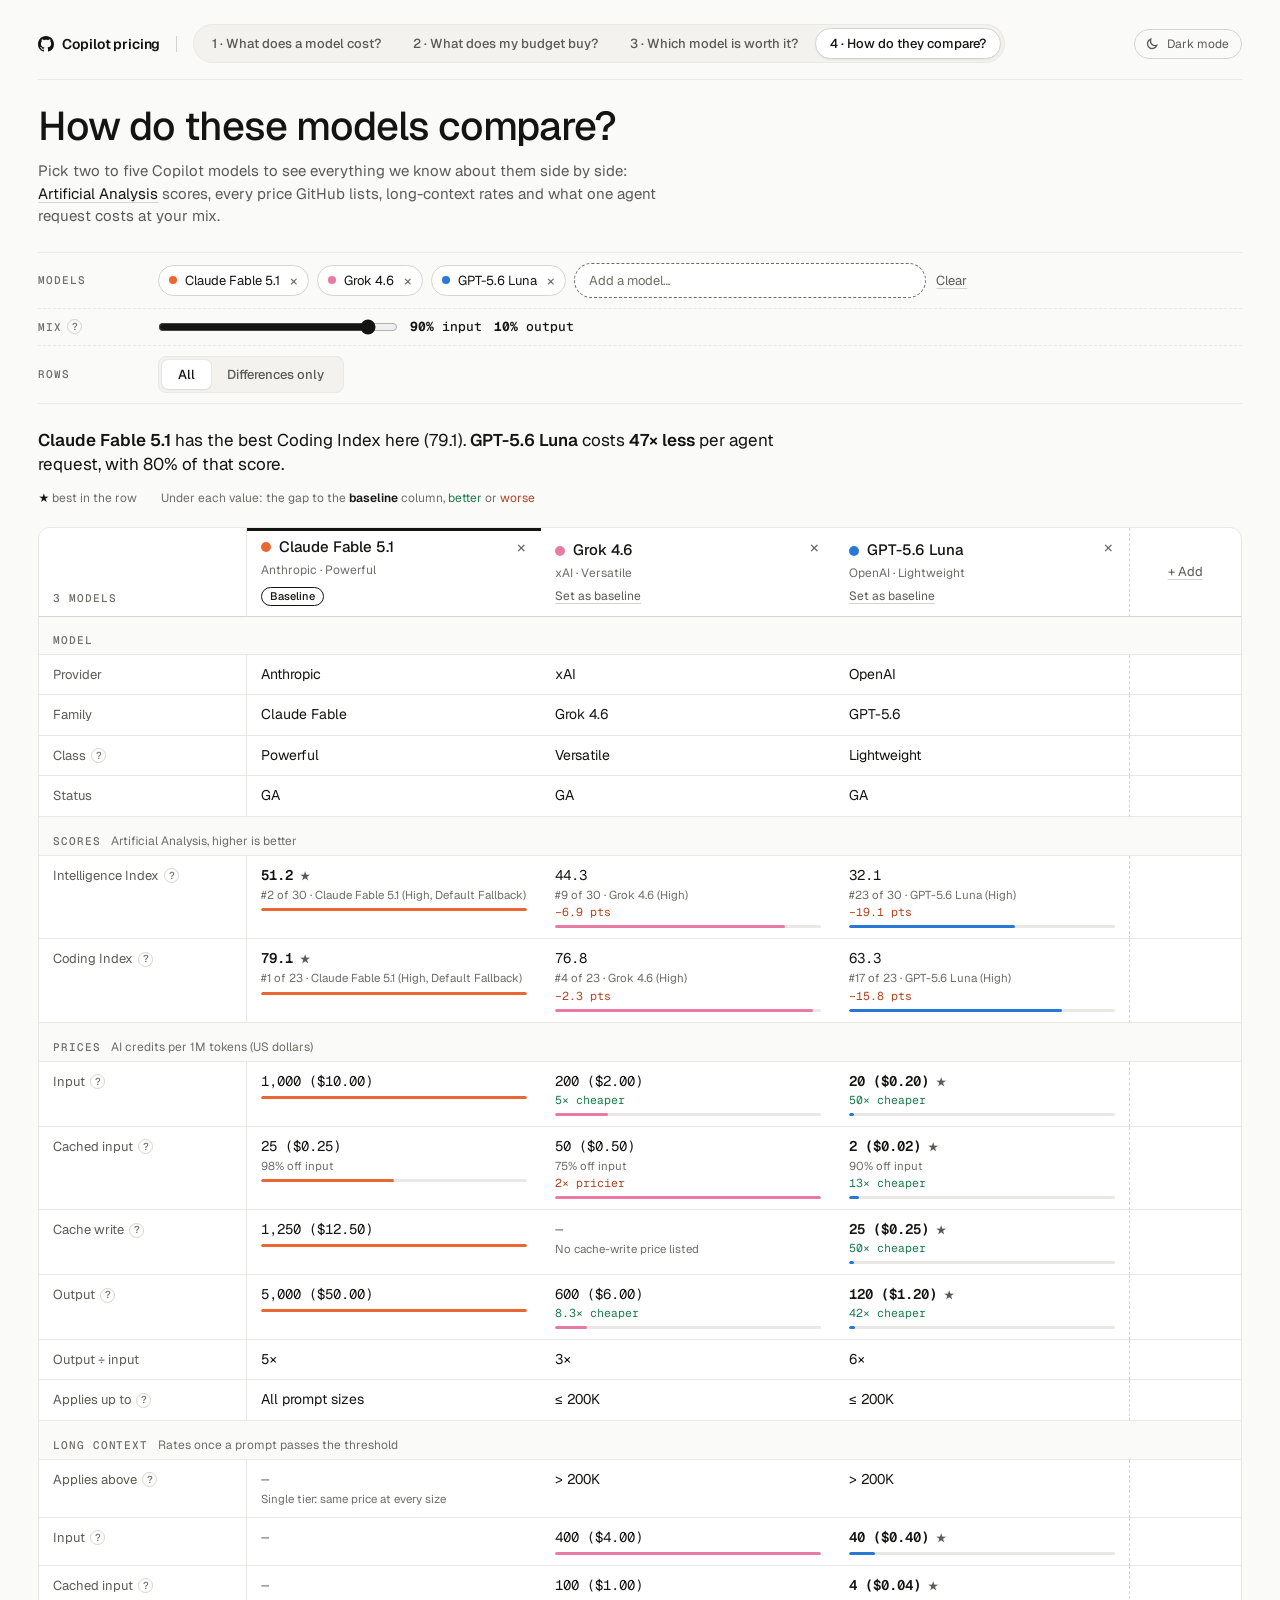
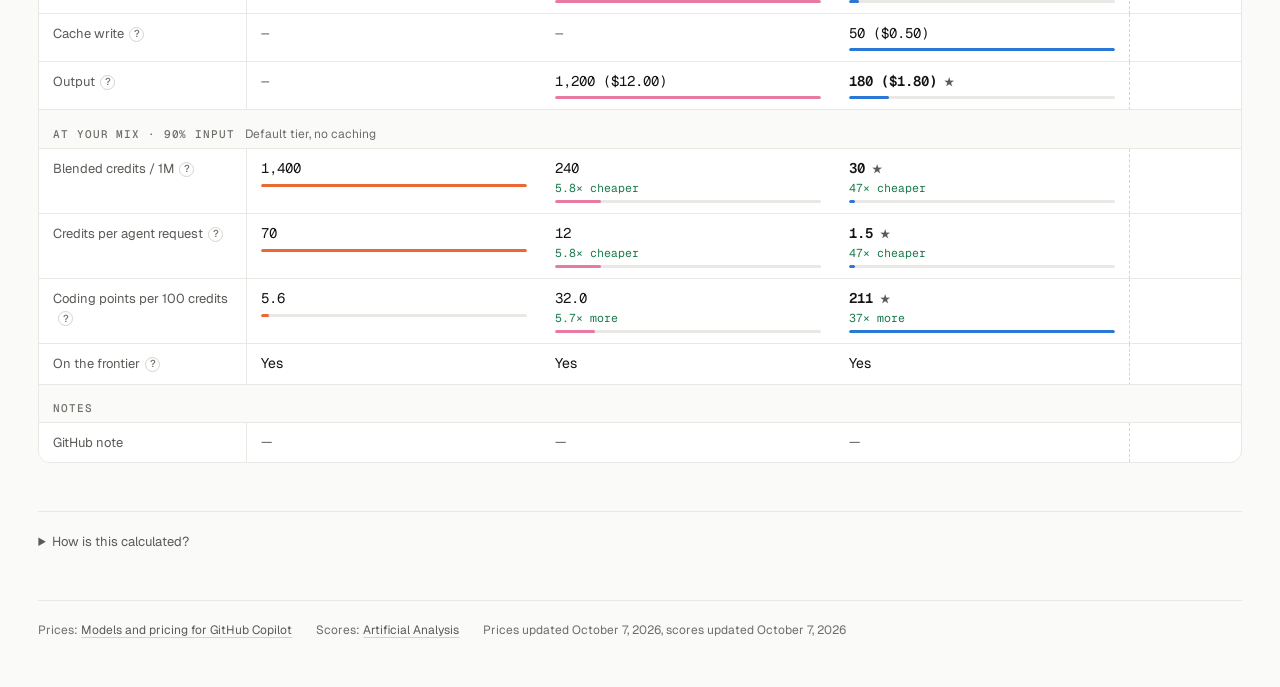
==== compare.html @ e276ceec "✨ feat: Copilot model pricing site Static pages charting GitHub Copilot model prices, budgets, value" ====
<!doctype html>
<html lang="en">
<head>
<meta charset="utf-8">
<meta name="viewport" content="width=device-width, initial-scale=1, viewport-fit=cover">
<title>Compare Copilot Models</title>
<meta name="description" content="Two to five GitHub Copilot models side by side: Artificial Analysis Intelligence and Coding Index, input, cached input, cache write and output prices, long-context rates and cost per agent request.">
<link rel="icon" href="data:image/svg+xml,%3Csvg xmlns=%22http://www.w3.org/2000/svg%22 viewBox=%220 0 16 16%22%3E%3Crect x=%221%22 y=%229%22 width=%223%22 height=%226%22 rx=%221%22 fill=%22%232a78d6%22/%3E%3Crect x=%226.5%22 y=%225%22 width=%223%22 height=%2210%22 rx=%221%22 fill=%22%23eb6834%22/%3E%3Crect x=%2212%22 y=%221%22 width=%223%22 height=%2214%22 rx=%221%22 fill=%22%231baf7a%22/%3E%3C/svg%3E">
<link rel="preconnect" href="https://fonts.googleapis.com">
<link rel="preconnect" href="https://fonts.gstatic.com" crossorigin>
<link rel="stylesheet" href="https://fonts.googleapis.com/css2?family=Geist:wght@400;500;600&family=Geist+Mono:wght@400;500&display=swap">

<script>
  try { const t = localStorage.getItem('copilot-pricing-theme'); if (t === 'dark' || t === 'light') document.documentElement.dataset.theme = t; } catch {}
</script>
<style>
/* Same design language as the other pages (tokens, nav, chips, table): a spec sheet with
   one column per chosen model and one row per attribute, grouped in sections. */
:root {
  --bg: #fafaf9;
  --surface: #ffffff;
  --ink: #141413;
  --ink-2: #5b5a56;
  --ink-3: #6f6d68;
  --rule: #e9e8e4;
  --rule-strong: #d6d4ce;
  --hover: #f3f2ef;
  --good: #1a7a4c;
  --bad: #b2431f;

  --s-openai: #2a78d6;
  --s-anthropic: #eb6834;
  --s-google: #1baf7a;
  --s-microsoft: #eda100;
  --s-xai: #e87ba4;
  --s-moonshot: #008300;
  --s-other: #8f8d87;

  --font-sans: "Geist", ui-sans-serif, system-ui, -apple-system, "Segoe UI", sans-serif;
  --font-mono: "Geist Mono", ui-monospace, "SF Mono", Menlo, monospace;
  color-scheme: light;
}
@media (prefers-color-scheme: dark) {
  :root:not([data-theme="light"]) {
    --bg: #151514; --surface: #1c1c1b; --ink: #f4f3ef; --ink-2: #b9b7b0; --ink-3: #85837d;
    --rule: #2a2a28; --rule-strong: #3a3a37; --hover: #222221; --good: #4cc08a; --bad: #ec7a55;
    --s-openai: #3987e5; --s-anthropic: #d95926; --s-google: #199e70;
    --s-microsoft: #c98500; --s-xai: #d55181; --s-moonshot: #008300; --s-other: #85837d;
    color-scheme: dark;
  }
}
:root[data-theme="dark"] {
  --bg: #151514; --surface: #1c1c1b; --ink: #f4f3ef; --ink-2: #b9b7b0; --ink-3: #85837d;
  --rule: #2a2a28; --rule-strong: #3a3a37; --hover: #222221; --good: #4cc08a; --bad: #ec7a55;
  --s-openai: #3987e5; --s-anthropic: #d95926; --s-google: #199e70;
  --s-microsoft: #c98500; --s-xai: #d55181; --s-moonshot: #008300; --s-other: #85837d;
  color-scheme: dark;
}

* { box-sizing: border-box; }
[hidden] { display: none !important; }
html { -webkit-text-size-adjust: 100%; }
body {
  margin: 0;
  background: var(--bg);
  color: var(--ink);
  font: 400 14px/1.5 var(--font-sans);
  -webkit-font-smoothing: antialiased;
}
.app {
  max-width: 110rem;
  margin: 0 auto;
  padding-inline: clamp(16px, 3vw, 40px);
  padding-block: 24px 48px;
}
.intro { padding-top: 24px; }
.content { min-width: 0; }

/* Header */
.masthead { display: flex; justify-content: space-between; align-items: center; gap: 16px; padding-bottom: 16px; border-bottom: 1px solid var(--rule); }
.theme-btn {
  appearance: none;
  display: inline-flex; align-items: center; gap: 8px;
  border: 1px solid var(--rule-strong);
  background: transparent;
  color: var(--ink-2);
  font: 400 12px/1 var(--font-sans);
  padding: 7px 12px 7px 10px;
  border-radius: 999px;
  cursor: pointer;
  flex: none;
  transition: background .15s, color .15s;
}
.theme-btn:hover { background: var(--hover); color: var(--ink); }
.theme-btn svg { width: 14px; height: 14px; fill: none; stroke: currentColor; stroke-width: 1.6; stroke-linecap: round; }
.theme-btn .sun { display: none; }
.is-dark .theme-btn .sun { display: block; }
.is-dark .theme-btn .moon { display: none; }
/* Site nav: one tab per page, shared by index.html, tokens.html, performance.html and compare.html */
.site-nav { flex: 1; min-width: 0; display: flex; align-items: center; gap: 16px; }
.site-nav .brand {
  display: inline-flex; align-items: center; gap: 8px; flex: none;
  font: 600 14px/1 var(--font-sans); letter-spacing: -.01em; color: var(--ink);
  padding-right: 16px; border-right: 1px solid var(--rule-strong);
}
.site-nav .brand svg { width: 16px; height: 16px; fill: currentColor; }
.site-nav .tabs {
  display: flex; gap: 2px; padding: 3px; min-width: 0; overflow-x: auto; scrollbar-width: none;
  background: var(--hover); border: 1px solid var(--rule); border-radius: 999px;
}
.site-nav .tabs::-webkit-scrollbar { display: none; }
.site-nav .tabs a {
  flex: none; white-space: nowrap;
  font: 500 13px/1 var(--font-sans); color: var(--ink-2); text-decoration: none;
  padding: 8px 14px; border-radius: 999px; border: 1px solid transparent;
  transition: background .15s, color .15s, box-shadow .15s;
}
.site-nav .tabs a:hover { color: var(--ink); }
.site-nav .tabs .ts { display: none; }
.site-nav .tabs a[aria-current="page"] {
  color: var(--ink); background: var(--surface); border-color: var(--rule-strong);
  box-shadow: 0 1px 2px rgb(0 0 0 / .06);
}
.site-nav .tabs a:focus-visible { outline: 2px solid var(--ink); outline-offset: 2px; }
@media (max-width: 640px) {
  .site-nav .brand { display: none; }
  .site-nav .tabs a { font-size: 12px; padding: 7px 9px; }
  .site-nav .tabs .tq { display: none; }
  .site-nav .tabs .ts { display: inline; }
  .theme-btn { padding: 7px; }
  #theme-label { position: absolute; width: 1px; height: 1px; overflow: hidden; clip-path: inset(50%); white-space: nowrap; }
}
h1 {
  font-weight: 500;
  font-size: clamp(28px, 4.2vw, 40px);
  line-height: 1.1;
  letter-spacing: -0.025em;
  margin: 0 0 12px;
  text-wrap: balance;
}
.lede {
  color: var(--ink-2);
  font-size: 15px;
  max-width: 64ch;
  margin: 0;
}
.lede a { color: var(--ink); text-underline-offset: 3px; text-decoration-color: var(--rule-strong); }

/* Controls */
.filters {
  margin-top: 24px;
  border-top: 1px solid var(--rule);
  border-bottom: 1px solid var(--rule);
}
.f-row {
  display: grid;
  grid-template-columns: 6.5rem 1fr;
  gap: 16px;
  align-items: center;
  padding: 10px 0;
}
.f-row + .f-row { border-top: 1px dashed var(--rule); }
.f-label {
  font: 500 11px/1 var(--font-mono);
  letter-spacing: .08em;
  text-transform: uppercase;
  color: var(--ink-3);
}
.f-ctrl { display: flex; flex-wrap: wrap; align-items: center; gap: 8px; min-width: 0; }
.f-hint { color: var(--ink-3); font-size: 12px; margin-left: 4px; }
.mix { display: inline-flex; align-items: center; gap: 12px; flex-wrap: wrap; }
.mix input[type="range"] { width: min(240px, 60vw); margin: 0; accent-color: var(--ink); cursor: pointer; }
.mix input[type="range"]:focus-visible { outline: 2px solid var(--ink); outline-offset: 4px; }
.mix-out { display: inline-flex; align-items: center; gap: 12px; font: 500 13px/1 var(--font-mono); font-variant-numeric: tabular-nums; }
.segmented {
  display: inline-flex;
  padding: 3px;
  border-radius: 8px;
  background: var(--hover);
  border: 1px solid var(--rule);
}
.segmented button {
  appearance: none;
  border: 0;
  background: transparent;
  color: var(--ink-2);
  font: 500 13px/1 var(--font-sans);
  padding: 8px 16px;
  border-radius: 6px;
  cursor: pointer;
  transition: background .15s, color .15s, box-shadow .15s;
}
.segmented button[aria-pressed="true"] {
  background: var(--surface);
  color: var(--ink);
  box-shadow: 0 1px 2px rgb(0 0 0 / .06), 0 0 0 1px var(--rule);
}
.chip {
  appearance: none;
  display: inline-flex;
  align-items: center;
  gap: 8px;
  border: 1px solid var(--rule-strong);
  background: var(--surface);
  color: var(--ink);
  font: 400 13px/1 var(--font-sans);
  padding: 7px 10px 7px 10px;
  border-radius: 999px;
  white-space: nowrap;
  cursor: pointer;
  transition: border-color .15s, background .15s;
}
.chip:hover { background: var(--hover); }
.chip .sw {
  width: 8px; height: 8px; border-radius: 50%; flex: none;
  background: var(--c);
  box-shadow: 0 0 0 2px var(--bg);
}
.chip .x { font-size: 15px; line-height: 1; color: var(--ink-3); margin-left: 2px; }
.chip:hover .x { color: var(--ink); }
.link-btn {
  appearance: none; border: 0; background: none; padding: 4px 2px;
  font: 400 13px/1 var(--font-sans); color: var(--ink-2);
  text-decoration: underline; text-decoration-color: var(--rule-strong);
  text-underline-offset: 3px; cursor: pointer;
}
.link-btn:hover { color: var(--ink); }
button:focus-visible, summary:focus-visible {
  outline: 2px solid var(--ink);
  outline-offset: 2px;
}

/* Model picker: a text box that filters a list (combobox) */
.combo { position: relative; flex: 1 1 14rem; max-width: 22rem; }
.combo input {
  width: 100%;
  font: 400 13px/1 var(--font-sans); color: var(--ink);
  background: var(--surface); border: 1px dashed var(--ink-3); border-radius: 999px;
  padding: 8px 14px;
}
.combo input::placeholder { color: var(--ink-3); }
.combo input:focus { outline: 2px solid var(--ink); outline-offset: 1px; border-style: solid; }
.combo input:disabled { opacity: .6; cursor: not-allowed; }
.combo ul {
  position: absolute; z-index: 10; top: calc(100% + 6px); left: 0;
  width: max(100%, 22rem); max-width: calc(100vw - 32px); max-height: min(24rem, 60vh); overflow-y: auto;
  margin: 0; padding: 6px; list-style: none;
  background: var(--surface); border: 1px solid var(--rule-strong); border-radius: 10px;
  box-shadow: 0 8px 24px rgb(0 0 0 / .1);
}
.combo .grp { padding: 8px 8px 4px; font: 500 10px/1 var(--font-mono); letter-spacing: .08em; text-transform: uppercase; color: var(--ink-3); }
.combo [role="option"] {
  display: grid; grid-template-columns: 8px minmax(0, 1fr) auto; align-items: center; gap: 4px 10px;
  padding: 7px 8px; border-radius: 6px; cursor: pointer; font-size: 13px;
}
.combo [role="option"] .sw { width: 8px; height: 8px; border-radius: 50%; background: var(--c); }
.combo [role="option"] .nm { overflow: hidden; text-overflow: ellipsis; white-space: nowrap; }
.combo [role="option"] .meta { font: 400 11px/1 var(--font-mono); color: var(--ink-3); font-variant-numeric: tabular-nums; }
.combo [role="option"].active { background: var(--hover); }
.combo [role="option"][aria-disabled="true"] { cursor: default; color: var(--ink-3); }
.combo .none { padding: 10px 8px; color: var(--ink-3); font-size: 13px; }

/* Takeaway */
.takeaway { margin: 24px 0 0; max-width: 72ch; font-size: 17px; line-height: 1.45; color: var(--ink); text-wrap: pretty; }
.takeaway b { font-weight: 600; }
.takeaway .muted { color: var(--ink-2); }
.legend { display: flex; flex-wrap: wrap; gap: 6px 24px; margin: 12px 0 0; color: var(--ink-3); font-size: 12px; }
.legend b { color: var(--ink); font-weight: 600; }
.legend .good { color: var(--good); }
.legend .bad { color: var(--bad); }

/* Spec sheet */
.cmp-wrap { overflow-x: auto; margin-top: 20px; border: 1px solid var(--rule); border-radius: 12px; background: var(--surface); }
.cmp { border-collapse: separate; border-spacing: 0; width: 100%; table-layout: fixed; font-size: 13px; }
.cmp col.rl { width: 13rem; }
.cmp th, .cmp td { padding: 10px 14px; border-bottom: 1px solid var(--rule); text-align: left; vertical-align: top; }
.cmp tbody tr:last-child > * { border-bottom: 0; }
.cmp th.rl {
  position: sticky; left: 0; z-index: 1; background: var(--surface);
  font-weight: 400; color: var(--ink-2); border-right: 1px solid var(--rule);
}
.cmp thead th { vertical-align: bottom; border-bottom: 1px solid var(--rule-strong); }
.cmp thead th.rl { color: var(--ink-3); font: 500 11px/1.3 var(--font-mono); letter-spacing: .08em; text-transform: uppercase; }
.cmp tr.sec th {
  padding: 18px 14px 8px; background: var(--bg);
  font: 500 11px/1 var(--font-mono); letter-spacing: .08em; text-transform: uppercase; color: var(--ink-3);
  border-bottom: 1px solid var(--rule);
}
.cmp tr.sec th > span { position: sticky; left: 14px; }
.cmp tr.sec .f-hint { font: 400 12px/1 var(--font-sans); letter-spacing: 0; text-transform: none; margin-left: 10px; }
.cmp tbody tr:not(.sec):hover > * { background: var(--hover); }
/* Column heads */
.mh { position: relative; padding-right: 34px !important; }
.mh .who { display: flex; align-items: center; gap: 8px; font: 500 15px/1.25 var(--font-sans); color: var(--ink); }
.mh .who::before { content: ""; width: 10px; height: 10px; border-radius: 50%; background: var(--c); flex: none; }
.mh .sub { margin-top: 4px; color: var(--ink-3); font-size: 12px; font-weight: 400; }
.mh .base { display: inline-block; margin-top: 8px; padding: 3px 8px; border-radius: 999px; border: 1px solid var(--ink); font: 500 11px/1 var(--font-sans); color: var(--ink); }
.mh .link-btn { margin-top: 6px; padding: 2px 0; font-size: 12px; }
.mh .rm {
  position: absolute; top: 8px; right: 8px;
  appearance: none; width: 24px; height: 24px; border-radius: 50%; border: 0; background: transparent;
  color: var(--ink-3); font: 400 17px/1 var(--font-sans); cursor: pointer;
}
.mh .rm:hover { background: var(--hover); color: var(--ink); }
.mh.is-base { box-shadow: inset 0 3px 0 var(--ink); }
/* Cells */
.cmp td .v { font: 400 14px/1.3 var(--font-mono); font-variant-numeric: tabular-nums; color: var(--ink); }
.cmp td .v.txt { font-family: var(--font-sans); }
.cmp td .v.na { color: var(--ink-3); cursor: help; }
.cmp td.best .v { font-weight: 600; }
.cmp td.best .v::after { content: " ★"; font-size: 11px; color: var(--ink-2); }
.cmp td .d { margin-top: 3px; font: 400 11.5px/1.2 var(--font-mono); color: var(--ink-3); font-variant-numeric: tabular-nums; }
.cmp td .d.good { color: var(--good); }
.cmp td .d.bad { color: var(--bad); }
.cmp td .s { margin-top: 3px; font-size: 11.5px; line-height: 1.35; color: var(--ink-3); }
.cmp td .bar { margin-top: 6px; height: 3px; border-radius: 2px; background: var(--rule); overflow: hidden; }
.cmp td .bar > span { display: block; height: 100%; background: var(--c); border-radius: 2px; }
.cmp td.note .v { font: 400 12.5px/1.45 var(--font-sans); color: var(--ink-2); }
.cmp .add-col { color: var(--ink-3); font-size: 12.5px; vertical-align: middle; text-align: center; border-left: 1px dashed var(--rule-strong); }
.empty { padding: 48px 16px; text-align: center; color: var(--ink-3); }

/* Explainer */
details { margin-top: 48px; border-top: 1px solid var(--rule); padding-top: 20px; }
summary { cursor: pointer; color: var(--ink-2); font-size: 13px; width: max-content; max-width: 100%; }
summary:hover { color: var(--ink); }
.explain { max-width: 64ch; color: var(--ink-2); font-size: 14px; margin-top: 12px; }
.explain p { margin: 0 0 12px; }
.explain code { font: 400 13px/1.5 var(--font-mono); color: var(--ink); }
.explain a { color: var(--ink); text-underline-offset: 3px; text-decoration-color: var(--rule-strong); }

footer {
  margin-top: 48px; padding-top: 20px; border-top: 1px solid var(--rule);
  color: var(--ink-3); font-size: 12px;
  display: flex; flex-wrap: wrap; gap: 6px 24px;
}
footer a { color: var(--ink-2); text-underline-offset: 3px; text-decoration-color: var(--rule-strong); }

@media (max-width: 640px) {
  .f-row { grid-template-columns: 1fr; gap: 10px; }
  .combo { max-width: none; flex-basis: 100%; }
  .cmp col.rl { width: 8.5rem; }
  .cmp th, .cmp td { padding: 9px 10px; }
  .cmp tr.sec th > span { left: 10px; }
  .mh .who { font-size: 14px; }
  .takeaway { font-size: 16px; }
}
@media (prefers-reduced-motion: reduce) {
  * { transition: none !important; }
}
</style>
</head>
<body>
<div class="app">
  <div class="masthead">
    <nav class="site-nav" aria-label="Pages">
      <span class="brand"><svg viewBox="0 0 16 16" aria-hidden="true"><path d="M8 0c4.42 0 8 3.58 8 8a8.01 8.01 0 0 1-5.45 7.59c-.4.08-.55-.17-.55-.38 0-.27.01-1.13.01-2.2 0-.75-.25-1.23-.54-1.48 1.78-.2 3.65-.88 3.65-3.95 0-.88-.31-1.59-.82-2.15.08-.2.36-1.02-.08-2.12 0 0-.67-.22-2.2.82-.64-.18-1.32-.27-2-.27-.68 0-1.36.09-2 .27-1.53-1.03-2.2-.82-2.2-.82-.44 1.1-.16 1.92-.08 2.12-.51.56-.82 1.28-.82 2.15 0 3.06 1.86 3.75 3.64 3.95-.23.2-.44.55-.51 1.07-.46.21-1.61.55-2.33-.66-.15-.24-.6-.83-1.23-.82-.67.01-.27.38.01.53.34.19.73.9.82 1.13.16.45.68 1.31 2.69.94 0 .67.01 1.3.01 1.49 0 .21-.15.45-.55.38A7.995 7.995 0 0 1 0 8c0-4.42 3.58-8 8-8Z"/></svg>Copilot pricing</span>
      <div class="tabs">
        <a href="./">1 · <span class="tq">What does a model cost?</span><span class="ts">Cost</span></a>
        <a href="tokens.html">2 · <span class="tq">What does my budget buy?</span><span class="ts">Budget</span></a>
        <a href="performance.html">3 · <span class="tq">Which model is worth it?</span><span class="ts">Value</span></a>
        <a href="compare.html" aria-current="page">4 · <span class="tq">How do they compare?</span><span class="ts">Compare</span></a>
      </div>
    </nav>
    <button type="button" class="theme-btn" id="theme-toggle" aria-pressed="false">
      <svg class="moon" viewBox="0 0 16 16" aria-hidden="true"><path d="M13.5 9.5A5.5 5.5 0 0 1 6.5 2.5a5.5 5.5 0 1 0 7 7Z"/></svg>
      <svg class="sun" viewBox="0 0 16 16" aria-hidden="true"><circle cx="8" cy="8" r="3"/><path d="M8 1.5v1.5M8 13v1.5M1.5 8H3M13 8h1.5M3.4 3.4l1 1M11.6 11.6l1 1M3.4 12.6l1-1M11.6 4.4l1-1"/></svg>
      <span id="theme-label">Dark mode</span>
    </button>
  </div>

  <header class="intro">
    <h1>How do these models compare?</h1>
    <p class="lede">Pick two to five Copilot models to see everything we know about them side by side: <a href="https://artificialanalysis.ai/" target="_blank" rel="noopener">Artificial Analysis</a> scores, every price GitHub lists, long-context rates and what one agent request costs at your mix.</p>
  </header>

  <main class="content">
    <section class="filters" aria-label="Models, mix and display">
      <div class="f-row">
        <span class="f-label" id="fl-models">Models</span>
        <div class="f-ctrl" role="group" aria-labelledby="fl-models">
          <span id="chosen" style="display: contents"></span>
          <div class="combo">
            <input type="text" id="pick" role="combobox" aria-expanded="false" aria-controls="pick-list" aria-autocomplete="list" autocomplete="off" spellcheck="false" placeholder="Add a model…" aria-label="Add a model">
            <ul id="pick-list" role="listbox" aria-label="Models" hidden></ul>
          </div>
          <button type="button" class="link-btn" id="clear">Clear</button>
        </div>
      </div>
      <div class="f-row">
        <span class="f-label"><label for="mix">Mix</label><button class="gl" data-gl="mix"></button></span>
        <div class="f-ctrl mix">
          <input type="range" id="mix" min="0" max="100" step="5" value="90" aria-describedby="mix-out">
          <span class="mix-out" id="mix-out" aria-live="polite">
            <span><b id="mix-in">90%</b> input</span>
            <span><b id="mix-o">10%</b> output</span>
          </span>
        </div>
      </div>
      <div class="f-row">
        <span class="f-label" id="fl-rows">Rows</span>
        <div class="f-ctrl">
          <div class="segmented" role="group" aria-labelledby="fl-rows">
            <button type="button" data-rows="all" aria-pressed="true">All</button>
            <button type="button" data-rows="diff" aria-pressed="false">Differences only</button>
          </div>
        </div>
      </div>
    </section>

    <p class="takeaway" id="takeaway" aria-live="polite"></p>
    <p class="legend" id="legend">
      <span><b>★</b> best in the row</span>
      <span>Under each value: the gap to the <b>baseline</b> column, <span class="good">better</span> or <span class="bad">worse</span></span>
    </p>

    <div class="cmp-wrap" id="cmp-wrap">
      <table class="cmp" id="cmp" aria-label="Chosen models side by side"></table>
    </div>

    <details>
      <summary>How is this calculated?</summary>
      <div class="explain">
        <p><b>Prices.</b> GitHub’s list prices in AI credits per million tokens (1 credit = $0.01), with the US dollar price in brackets. <b>Cached input</b> is what a token costs when the same prompt prefix was sent recently and the provider reuses it; <b>cache write</b> is what some providers charge to store that prefix the first time. Some models charge more per token once a single prompt passes a threshold: those rates are in the <b>Long context</b> section.</p>
        <p><b>Blended price.</b> <code>r × input + (1 − r) × output</code>, with <code>r</code> the input share of the mix (90% by default, as coding agents read far more than they write). Default tier, without caching.</p>
        <p><b>Agent request.</b> 50,000 tokens at the blended price: one agent step that sends files and history and gets an answer back, in AI credits.</p>
        <p><b>Scores.</b> <a href="https://artificialanalysis.ai/" target="_blank" rel="noopener">Artificial Analysis</a> Intelligence and Coding Index, at the effort named under each score (High when available). The rank counts every Copilot model with that index. <b>Coding points per 100 credits</b> is the Coding Index divided by the blended price of 1M tokens, counted in hundreds of credits; <b>on the frontier</b> means no cheaper Copilot model has a higher Coding Index at this mix (see <a href="performance.html">3 · Value</a>).</p>
        <p><b>Baseline.</b> Gaps are measured against the baseline column: ×N for prices (lower is better), points for scores. Click <i>Set as baseline</i> under a model to change it.</p>
      </div>
    </details>

    <footer>
      <span>Prices: <a href="https://docs.github.com/en/copilot/reference/copilot-billing/models-and-pricing" target="_blank" rel="noopener">Models and pricing for GitHub Copilot</a></span>
      <span>Scores: <a href="https://artificialanalysis.ai/" target="_blank" rel="noopener">Artificial Analysis</a></span>
      <span id="updated"></span>
    </footer>
  </main>
</div>

<script src="shared.js"></script>
<script>
// Data: data/models.csv (scripts/update-pricing.mjs) and data/scores.csv (scripts/update-scores.mjs).
const NUMERIC = ['input', 'cachedInput', 'cacheWrite', 'output', 'intelligence', 'coding'];

function parseCSV(text) {
  const out = [];
  let row = [], field = '', q = false;
  for (let i = 0; i < text.length; i++) {
    const ch = text[i];
    if (q) {
      if (ch === '"' && text[i + 1] === '"') { field += '"'; i++; }
      else if (ch === '"') q = false;
      else field += ch;
    } else if (ch === '"') q = true;
    else if (ch === ',') { row.push(field); field = ''; }
    else if (ch === '\n') { row.push(field.replace(/\r$/, '')); out.push(row); row = []; field = ''; }
    else field += ch;
  }
  if (field || row.length) { row.push(field); out.push(row); }
  const [head, ...data] = out;
  return data.map((r, id) => {
    const m = { id };
    head.forEach((h, i) => {
      const v = r[i] ?? '';
      m[h] = v === '' ? null : NUMERIC.includes(h) ? Number(v) : v;
    });
    return m;
  });
}

const text = url => fetch(url, { cache: 'no-cache' }).then(r => { if (!r.ok) throw new Error(`${url}: ${r.status}`); return r.text(); });
const json = url => fetch(url, { cache: 'no-cache' }).then(r => (r.ok ? r.json() : {})).catch(() => ({}));
Promise.all([text('data/models.csv'), text('data/scores.csv'), json('data/meta.json'), json('data/scores-meta.json'), json('data/aa-mapping.json')])
  .then(([models, scores, meta, scoresMeta, mapping]) => init(parseCSV(models), parseCSV(scores), meta, scoresMeta, mapping), err => {
    console.error(err);
    const p = document.createElement('p');
    p.className = 'empty';
    p.textContent = 'Couldn’t load data/models.csv or data/scores.csv. Serve the page over HTTP (python3 -m http.server).';
    document.getElementById('cmp-wrap').replaceChildren(p);
  });

function init(ALL, SCORES, meta, scoresMeta, MAPPING) {
  const MAX = 5;
  const KNOWN = [
    { name: 'OpenAI', color: '--s-openai' },
    { name: 'Anthropic', color: '--s-anthropic' },
    { name: 'Google', color: '--s-google' },
    { name: 'Microsoft', color: '--s-microsoft' },
    { name: 'xAI', color: '--s-xai' },
    { name: 'Moonshot AI', color: '--s-moonshot' },
  ];
  // One entry per model: its default tier, its long-context tier if any, and its scores.
  const scoreOf = new Map(SCORES.map(s => [s.model, s]));
  const longOf = new Map(ALL.filter(m => m.tier === 'long').map(m => [m.model, m]));
  const MODELS = ALL.filter(m => m.tier === 'default').map(m => ({ ...m, long: longOf.get(m.model) || null, score: scoreOf.get(m.model) || {} }));
  const byName = new Map(MODELS.map(m => [m.model, m]));
  const PROVIDERS = [...new Set(MODELS.map(m => m.provider))]
    .sort((a, b) => (KNOWN.findIndex(p => p.name === a) + 1 || 99) - (KNOWN.findIndex(p => p.name === b) + 1 || 99));
  const CAT_ORDER = ['Lightweight', 'Versatile', 'Powerful'];

  const fmtDate = s => new Date(s + 'T00:00:00').toLocaleDateString('en-US', { dateStyle: 'long' });
  $('updated').textContent = [meta.updated && 'Prices updated ' + fmtDate(meta.updated),
    scoresMeta.updated && 'scores updated ' + fmtDate(scoresMeta.updated)].filter(Boolean).join(', ');

  const colorOf = p => `var(${KNOWN.find(x => x.name === p)?.color || '--s-other'})`;
  // Prices are held in USD and shown in AI credits, with USD in brackets on list prices.
  const { credits, usd } = CopilotShared;
  const creditsUsd = v => `${credits(v)} (${usd(v)})`;
  const score = v => (Math.round(v * 10) / 10).toFixed(1);
  const times = r => (r < 10 ? String(Math.round(r * 10) / 10) : String(Math.round(r))) + '×';

  // State: URL (?m=…&m=…&base=1&in=80) > shared shortlist > a default of three top coders.
  const DEFAULT_IN = 90;
  const STORE = 'copilot-compare-view';
  const state = { models: [], base: 0, inPct: DEFAULT_IN, diffOnly: false };
  const validPct = v => Number.isFinite(v) && v >= 0 && v <= 100;
  const clean = list => [...new Set((Array.isArray(list) ? list : []).filter(n => byName.has(n)))].slice(0, MAX);
  try { state.diffOnly = !!JSON.parse(localStorage.getItem(STORE) || 'null')?.diffOnly; } catch {}
  const shared = CopilotShared.read();
  if (validPct(shared.inPct)) state.inPct = shared.inPct;
  state.models = clean(shared.compare);
  const focusModel = CopilotShared.takeFocus();
  const query = new URLSearchParams(location.search);
  if (query.has('m')) state.models = clean(query.getAll('m'));
  if (query.has('in') && validPct(Number(query.get('in')))) state.inPct = Number(query.get('in'));
  if (!query.has('m') && !Array.isArray(shared.compare)) state.models = defaultPicks();
  const qBase = Number(query.get('base'));
  if (Number.isInteger(qBase) && qBase > 0 && qBase < state.models.length) state.base = qBase;
  // Arriving from another page's tooltip: add that model (replacing the last one when full).
  if (focusModel && byName.has(focusModel) && !state.models.includes(focusModel)) {
    if (state.models.length >= MAX) state.models.pop();
    state.models.push(focusModel);
  }

  // The best Coding Index in each class, most capable class first.
  function defaultPicks() {
    return [...CAT_ORDER].reverse().map(c => MODELS.filter(m => m.category === c && m.score.coding != null)
      .sort((a, b) => b.score.coding - a.score.coding)[0]?.model).filter(Boolean);
  }

  const save = () => {
    CopilotShared.write({ inPct: state.inPct, compare: state.models });
    try { localStorage.setItem(STORE, JSON.stringify({ diffOnly: state.diffOnly })); } catch {}
    const q = new URLSearchParams();
    state.models.forEach(n => q.append('m', n));
    if (state.base) q.set('base', state.base);
    if (state.inPct !== DEFAULT_IN) q.set('in', state.inPct);
    const s = q.toString();
    try { history.replaceState(null, '', s ? '?' + s : location.pathname); } catch {}
  };

  function $(id) { return document.getElementById(id); }
  const el = (tag, cls, text) => {
    const n = document.createElement(tag);
    if (cls) n.className = cls;
    if (text != null) n.textContent = text;
    return n;
  };
  const glBtn = key => {
    const b = el('button', 'gl');
    b.type = 'button';
    b.dataset.gl = key;
    if (window.glossaryBind) window.glossaryBind(b);
    return b;
  };

  // Figures that depend on the mix, over every Copilot model (ranks and frontier aren't limited to the chosen ones).
  const blended = m => { const r = state.inPct / 100; return r * m.input + (1 - r) * m.output; };
  const request = m => blended(m) * CopilotShared.REQUEST_TOKENS / 1e6;
  const perDollar = m => (m.score.coding != null ? m.score.coding / blended(m) : null);
  const rankOf = (m, k) => {
    const all = MODELS.filter(o => o.score[k] != null);
    return m.score[k] == null ? null : { r: 1 + all.filter(o => o.score[k] > m.score[k]).length, n: all.length };
  };
  function frontierSet() {
    const sorted = MODELS.filter(m => m.score.coding != null).sort((a, b) => blended(a) - blended(b) || b.score.coding - a.score.coding);
    const out = new Set();
    let best = -Infinity;
    for (const m of sorted) if (m.score.coding > best) { out.add(m); best = m.score.coding; }
    return out;
  }
  const noScore = m => (MAPPING[m.model] === null ? 'Not on Artificial Analysis' : 'Not scored yet by Artificial Analysis');

  // Rows of the sheet. get(m) → number | string | null. better: which way wins (★ and gap colour).
  // gap: 'ratio' (×N, for prices) or 'pts' (difference, for scores). bar: draw a bar scaled to the row's max.
  function sections(front) {
    const scoreRow = (k, label) => ({
      label, gl: 'index', get: m => m.score[k], fmt: score, better: 'high', gap: 'pts', bar: true,
      sub: m => { const r = rankOf(m, k); return r && `#${r.r} of ${r.n} · ${m.score[`${k}AaName`]}`; },
      na: noScore,
    });
    const price = (label, get, gl, na, extra = {}) => ({ label, gl, get, fmt: creditsUsd, better: 'low', gap: 'ratio', bar: true, na: () => na, ...extra });
    const anyLong = state.models.some(n => byName.get(n).long);
    return [
      { title: 'Model', rows: [
        { label: 'Provider', get: m => m.provider },
        { label: 'Family', get: m => m.family },
        { label: 'Class', gl: 'class', get: m => m.category },
        { label: 'Status', get: m => m.status },
      ] },
      { title: 'Scores', hint: 'Artificial Analysis, higher is better', rows: [
        scoreRow('intelligence', 'Intelligence Index'),
        scoreRow('coding', 'Coding Index'),
      ] },
      { title: 'Prices', hint: 'AI credits per 1M tokens (US dollars)', rows: [
        price('Input', m => m.input, 'input'),
        price('Cached input', m => m.cachedInput, 'cached', 'No cached-input price listed',
          { sub: m => m.cachedInput != null && m.input ? `${Math.round((1 - m.cachedInput / m.input) * 100)}% off input` : null }),
        price('Cache write', m => m.cacheWrite, 'cachewrite', 'No cache-write price listed'),
        price('Output', m => m.output, 'output'),
        { label: 'Output ÷ input', get: m => m.output / m.input, fmt: v => times(v) },
        { label: 'Applies up to', gl: 'long', get: m => m.long ? m.threshold : 'All prompt sizes' },
      ] },
      anyLong && { title: 'Long context', hint: 'Rates once a prompt passes the threshold', rows: [
        { label: 'Applies above', gl: 'long', get: m => m.long ? m.long.threshold : null, na: () => 'Single tier: same price at every size' },
        // Only "Applies above" says why a cell is empty; the rows below keep it in the tooltip.
        price('Input', m => m.long?.input ?? null, 'input', 'Single tier: same price at every size', { quiet: true }),
        price('Cached input', m => m.long?.cachedInput ?? null, 'cached', 'No long-context cached-input price', { quiet: true }),
        price('Cache write', m => m.long?.cacheWrite ?? null, 'cachewrite', 'No long-context cache-write price', { quiet: true }),
        price('Output', m => m.long?.output ?? null, 'output', 'Single tier: same price at every size', { quiet: true }),
      ] },
      { title: `At your mix · ${state.inPct}% input`, hint: 'Default tier, no caching', rows: [
        price('Blended credits / 1M', blended, 'blended', null, { fmt: credits }),
        price('Credits per agent request', request, 'request', null, { fmt: credits }),
        { label: 'Coding points per 100 credits', gl: 'perdollar', get: perDollar, fmt: v => (v < 100 ? v.toFixed(1) : String(Math.round(v))),
          better: 'high', gap: 'ratio', bar: true, na: noScore },
        { label: 'On the frontier', gl: 'frontier', get: m => (m.score.coding == null ? null : front.has(m) ? 'Yes' : 'No'), na: noScore },
      ] },
      { title: 'Notes', rows: [
        { label: 'GitHub note', get: m => m.note, cls: 'note', na: () => 'No note' },
      ] },
    ].filter(Boolean);
  }

  // Gap to the baseline, as text and better/worse.
  function gap(row, v, b) {
    if (v == null || b == null || typeof v !== 'number') return null;
    if (row.gap === 'pts') {
      const d = Math.round((v - b) * 10) / 10;
      if (!d) return { t: 'same' };
      return { t: `${d > 0 ? '+' : '−'}${Math.abs(d).toFixed(1)} pts`, good: (d > 0) === (row.better === 'high') };
    }
    if (row.gap === 'ratio') {
      if (!b || !v) return null;
      const r = v / b;
      if (Math.abs(r - 1) < 0.005) return { t: 'same' };
      const more = r > 1;
      return { t: `${times(more ? r : 1 / r)} ${row.better === 'high' ? (more ? 'more' : 'less') : (more ? 'pricier' : 'cheaper')}`,
        good: more === (row.better === 'high') };
    }
    return null;
  }


  function render() {
    if (state.base >= state.models.length) state.base = 0;
    $('mix').value = state.inPct;
    $('mix-in').textContent = state.inPct + '%';
    $('mix-o').textContent = (100 - state.inPct) + '%';
    $('mix').setAttribute('aria-valuetext', `${state.inPct}% input, ${100 - state.inPct}% output`);
    document.querySelectorAll('[data-rows]').forEach(b => b.setAttribute('aria-pressed', String((b.dataset.rows === 'diff') === state.diffOnly)));
    renderChosen();
    renderTable();
    renderTakeaway();
    save();
  }

  function renderChosen() {
    $('chosen').replaceChildren(...state.models.map(n => {
      const b = el('button', 'chip');
      b.type = 'button';
      b.style.setProperty('--c', colorOf(byName.get(n).provider));
      b.setAttribute('aria-label', `Remove ${n}`);
      b.title = `Remove ${n}`;
      b.append(el('span', 'sw'), el('span', null, n), el('span', 'x', '×'));
      b.addEventListener('click', () => remove(n));
      return b;
    }));
    const full = state.models.length >= MAX;
    $('pick').disabled = full;
    $('pick').placeholder = full ? `Max ${MAX} models: remove one to add another` : state.models.length ? 'Add a model…' : 'Add a model to start…';
    $('clear').hidden = !state.models.length;
  }

  function renderTable() {
    const table = $('cmp');
    const chosen = state.models.map(n => byName.get(n));
    $('legend').hidden = chosen.length < 2;
    if (!chosen.length) {
      table.replaceChildren();
      const p = el('p', 'empty', 'No model chosen yet. Type a name in the box above, or ');
      const btn = el('button', 'link-btn', 'start with three top coders');
      btn.type = 'button';
      btn.addEventListener('click', () => { state.models = defaultPicks(); state.base = 0; render(); });
      p.append(btn, '.');
      $('cmp-wrap').querySelector('.empty')?.remove();
      $('cmp-wrap').append(p);
      return;
    }
    $('cmp-wrap').querySelector('.empty')?.remove();
    const base = chosen[state.base];
    const slot = chosen.length < MAX;
    // On phones the label column narrows and each model keeps a readable width; the sheet scrolls sideways.
    table.style.minWidth = `calc(${matchMedia('(max-width: 640px)').matches ? 8.5 : 13}rem + ${chosen.length} * 10rem${slot ? ' + 7rem' : ''})`;

    const cg = el('colgroup');
    cg.append(el('col', 'rl'), ...chosen.map(() => el('col')));
    if (slot) { const c = el('col'); c.style.width = '7rem'; cg.append(c); }

    const head = el('tr');
    head.append(Object.assign(el('th', 'rl', `${chosen.length} model${chosen.length > 1 ? 's' : ''}`), { scope: 'col' }));
    chosen.forEach((m, i) => {
      const th = el('th', 'mh' + (i === state.base ? ' is-base' : ''));
      th.scope = 'col';
      th.style.setProperty('--c', colorOf(m.provider));
      th.append(el('div', 'who', m.model), el('div', 'sub', `${m.provider} · ${m.category}`));
      if (chosen.length > 1) {
        if (i === state.base) th.append(el('span', 'base', 'Baseline'));
        else {
          const b = el('button', 'link-btn', 'Set as baseline');
          b.type = 'button';
          b.addEventListener('click', () => { state.base = i; render(); });
          th.append(el('div', null), b);
        }
      }
      const rm = el('button', 'rm', '×');
      rm.type = 'button';
      rm.setAttribute('aria-label', `Remove ${m.model}`);
      rm.title = 'Remove';
      rm.addEventListener('click', () => remove(m.model));
      th.append(rm);
      head.append(th);
    });
    if (slot) {
      const th = el('th', 'add-col');
      const b = el('button', 'link-btn', '+ Add');
      b.type = 'button';
      b.addEventListener('click', () => { $('pick').focus(); openList(); });
      th.append(b);
      head.append(th);
    }
    const thead = el('thead');
    thead.append(head);

    const front = frontierSet();
    const tbody = el('tbody');
    const cols = chosen.length + 1 + (slot ? 1 : 0);
    sections(front).forEach(sec => {
      const rows = sec.rows.map(row => ({ row, vals: chosen.map(m => row.get(m)) }))
        // Differences only: drop rows where every chosen model has the same value.
        .filter(({ vals }) => !state.diffOnly || chosen.length < 2 || new Set(vals.map(v => (typeof v === 'number' ? Math.round(v * 1e4) : v))).size > 1);
      if (!rows.length) return;
      const tr = el('tr', 'sec');
      const th = el('th');
      th.colSpan = cols;
      th.scope = 'colgroup';
      const span = el('span', null, sec.title);
      if (sec.hint) span.append(el('span', 'f-hint', sec.hint));
      th.append(span);
      tr.append(th);
      tbody.append(tr);

      rows.forEach(({ row, vals }) => {
        const tr = el('tr');
        const th = el('th', 'rl', row.label);
        th.scope = 'row';
        if (row.gl) th.append(glBtn(row.gl));
        tr.append(th);
        const nums = vals.filter(v => typeof v === 'number');
        const max = Math.max(...nums);
        // ★ only when the row has a winner: two or more values that aren't all equal.
        const best = row.better && nums.length > 1 && new Set(nums).size > 1
          ? (row.better === 'low' ? Math.min(...nums) : max) : null;
        const b = vals[state.base];
        chosen.forEach((m, i) => {
          const v = vals[i];
          const td = el('td', row.cls || null);
          td.style.setProperty('--c', colorOf(m.provider));
          if (v == null) {
            const na = el('div', 'v na', '—');
            na.title = row.na ? row.na(m) || 'Not listed' : 'Not listed';
            td.append(na);
            if (row.na && row.cls !== 'note' && !row.quiet) td.append(el('div', 's', row.na(m)));
          } else {
            if (best != null && v === best) td.classList.add('best');
            td.append(el('div', 'v' + (typeof v === 'number' ? '' : ' txt'), row.fmt ? row.fmt(v) : String(v)));
            const sub = row.sub?.(m);
            if (sub) td.append(el('div', 's', sub));
            if (i !== state.base && chosen.length > 1) {
              const g = gap(row, v, b);
              if (g) td.append(el('div', 'd' + (g.good == null ? '' : g.good ? ' good' : ' bad'), g.t));
            }
            if (row.bar && max > 0) {
              const bar = el('div', 'bar');
              const fill = el('span');
              fill.style.width = `${Math.max(2, v / max * 100)}%`;
              bar.append(fill);
              td.append(bar);
            }
          }
          tr.append(td);
        });
        if (slot) tr.append(el('td', 'add-col'));
        tbody.append(tr);
      });
    });
    table.replaceChildren(cg, thead, tbody);
  }

  // One sentence: the top coder, the cheapest at this mix and the gap between them.
  function renderTakeaway() {
    const chosen = state.models.map(n => byName.get(n));
    const t = $('takeaway');
    if (chosen.length < 2) {
      t.replaceChildren(chosen.length ? `Add at least one more model to compare it with ${chosen[0].model}.` : 'Pick two to five models to put them side by side.');
      return;
    }
    const scored = chosen.filter(m => m.score.coding != null);
    const cheap = [...chosen].sort((a, b) => blended(a) - blended(b))[0];
    const dear = [...chosen].sort((a, b) => blended(b) - blended(a))[0];
    const parts = [];
    if (scored.length) {
      const top = [...scored].sort((a, b) => b.score.coding - a.score.coding)[0];
      if (top === cheap) {
        parts.push(el('b', null, top.model), ` has the best Coding Index here (${score(top.score.coding)}) and is also the cheapest at your mix: `,
          el('b', null, `${credits(request(top))} credits`), ' per agent request.');
      } else {
        const r = request(top) / request(cheap);
        parts.push(el('b', null, top.model), ` has the best Coding Index here (${score(top.score.coding)}). `,
          el('b', null, cheap.model), ' costs ', el('b', null, `${times(r)} less`), ' per agent request');
        parts.push(cheap.score.coding != null ? `, with ${Math.round(cheap.score.coding / top.score.coding * 100)}% of that score.` : '.');
      }
    } else {
      parts.push('None of these models has a Coding Index yet. ', el('b', null, cheap.model), ' is the cheapest at your mix, ',
        el('b', null, `${times(request(dear) / request(cheap))} less`), ` than ${dear.model} per agent request.`);
    }
    const missing = chosen.filter(m => m.score.coding == null);
    if (scored.length && missing.length) {
      parts.push(' ', el('span', 'muted', `${missing.map(m => m.model).join(', ')} ${missing.length > 1 ? 'have' : 'has'} no Coding Index yet.`));
    }
    t.replaceChildren(...parts);
  }

  function add(n) {
    if (!byName.has(n) || state.models.includes(n) || state.models.length >= MAX) return;
    state.models.push(n);
    render();
  }
  function remove(n) {
    const i = state.models.indexOf(n);
    if (i < 0) return;
    state.models.splice(i, 1);
    if (i < state.base) state.base--;
    else if (i === state.base) state.base = 0;
    render();
    if (!$('pick').disabled && document.activeElement === document.body) $('pick').focus();
  }

  // Picker: type to filter (name, provider, family or class), ↑/↓ to move, Enter to add, Esc to close.
  const input = $('pick');
  const list = $('pick-list');
  let options = [], activeIdx = -1;
  function openList() {
    const q = input.value.trim().toLowerCase();
    const match = m => !q || [m.model, m.provider, m.family, m.category].some(s => s.toLowerCase().includes(q));
    const items = [];
    options = [];
    PROVIDERS.forEach(p => {
      const ms = MODELS.filter(m => m.provider === p && match(m));
      if (!ms.length) return;
      items.push(Object.assign(el('li', 'grp', p), { role: 'presentation' }));
      ms.forEach(m => {
        const li = el('li');
        li.id = `opt-${m.id}`;
        li.setAttribute('role', 'option');
        li.style.setProperty('--c', colorOf(m.provider));
        const taken = state.models.includes(m.model);
        li.setAttribute('aria-disabled', String(taken));
        li.append(el('span', 'sw'), el('span', 'nm', m.model),
          el('span', 'meta', taken ? 'added' : `${m.category} · ${credits(m.input)} / ${credits(m.output)} credits`));
        li.addEventListener('mousedown', e => e.preventDefault());
        li.addEventListener('click', () => choose(m));
        if (!taken) options.push({ li, m });
        items.push(li);
      });
    });
    if (!items.length) items.push(el('li', 'none', 'No model matches.'));
    list.replaceChildren(...items);
    list.hidden = false;
    input.setAttribute('aria-expanded', 'true');
    setActive(q && options.length ? 0 : -1);
  }
  function closeList() {
    list.hidden = true;
    input.setAttribute('aria-expanded', 'false');
    input.removeAttribute('aria-activedescendant');
    activeIdx = -1;
  }
  function setActive(i) {
    options.forEach(o => { o.li.classList.remove('active'); o.li.removeAttribute('aria-selected'); });
    activeIdx = i;
    const o = options[i];
    if (!o) { input.removeAttribute('aria-activedescendant'); return; }
    o.li.classList.add('active');
    o.li.setAttribute('aria-selected', 'true');
    input.setAttribute('aria-activedescendant', o.li.id);
    o.li.scrollIntoView({ block: 'nearest' });
  }
  function choose(m) {
    if (state.models.includes(m.model)) return;
    input.value = '';
    add(m.model);
    if (state.models.length < MAX) openList(); else { closeList(); input.blur(); }
  }
  input.addEventListener('focus', openList);
  input.addEventListener('click', () => { if (list.hidden) openList(); });
  input.addEventListener('input', openList);
  input.addEventListener('blur', closeList);
  input.addEventListener('keydown', e => {
    if (e.key === 'ArrowDown' || e.key === 'ArrowUp') {
      e.preventDefault();
      if (list.hidden) openList();
      if (!options.length) return;
      const step = e.key === 'ArrowDown' ? 1 : -1;
      setActive((activeIdx + step + options.length) % options.length);
    } else if (e.key === 'Enter') {
      const o = options[activeIdx] || (options.length === 1 ? options[0] : null);
      if (o) { e.preventDefault(); choose(o.m); }
    } else if (e.key === 'Escape') {
      if (!list.hidden) { e.preventDefault(); closeList(); } else input.value = '';
    }
  });

  // Controls
  $('mix').addEventListener('input', e => { state.inPct = Number(e.target.value); render(); });
  document.querySelectorAll('[data-rows]').forEach(b =>
    b.addEventListener('click', () => { state.diffOnly = b.dataset.rows === 'diff'; render(); }));
  $('clear').addEventListener('click', () => { state.models = []; state.base = 0; render(); input.focus(); });
  let narrow = matchMedia('(max-width: 640px)').matches;
  addEventListener('resize', () => {
    const n = matchMedia('(max-width: 640px)').matches;
    if (n !== narrow) { narrow = n; renderTable(); }
  });

  // Theme: shared with the other pages, follows the system until the user picks one.
  const THEME = 'copilot-pricing-theme';
  const darkMQ = matchMedia('(prefers-color-scheme: dark)');
  const isDark = () => {
    const t = document.documentElement.dataset.theme;
    return t ? t === 'dark' : darkMQ.matches;
  };
  const syncTheme = () => {
    const dark = isDark();
    document.documentElement.classList.toggle('is-dark', dark);
    $('theme-toggle').setAttribute('aria-pressed', String(dark));
    $('theme-label').textContent = dark ? 'Light mode' : 'Dark mode';
  };
  $('theme-toggle').addEventListener('click', () => {
    const next = isDark() ? 'light' : 'dark';
    document.documentElement.dataset.theme = next;
    try { localStorage.setItem(THEME, next); } catch {}
    syncTheme();
  });
  darkMQ.addEventListener('change', syncTheme);
  syncTheme();

  render();
}
</script>
<script src="glossary.js"></script>
</body>
</html>
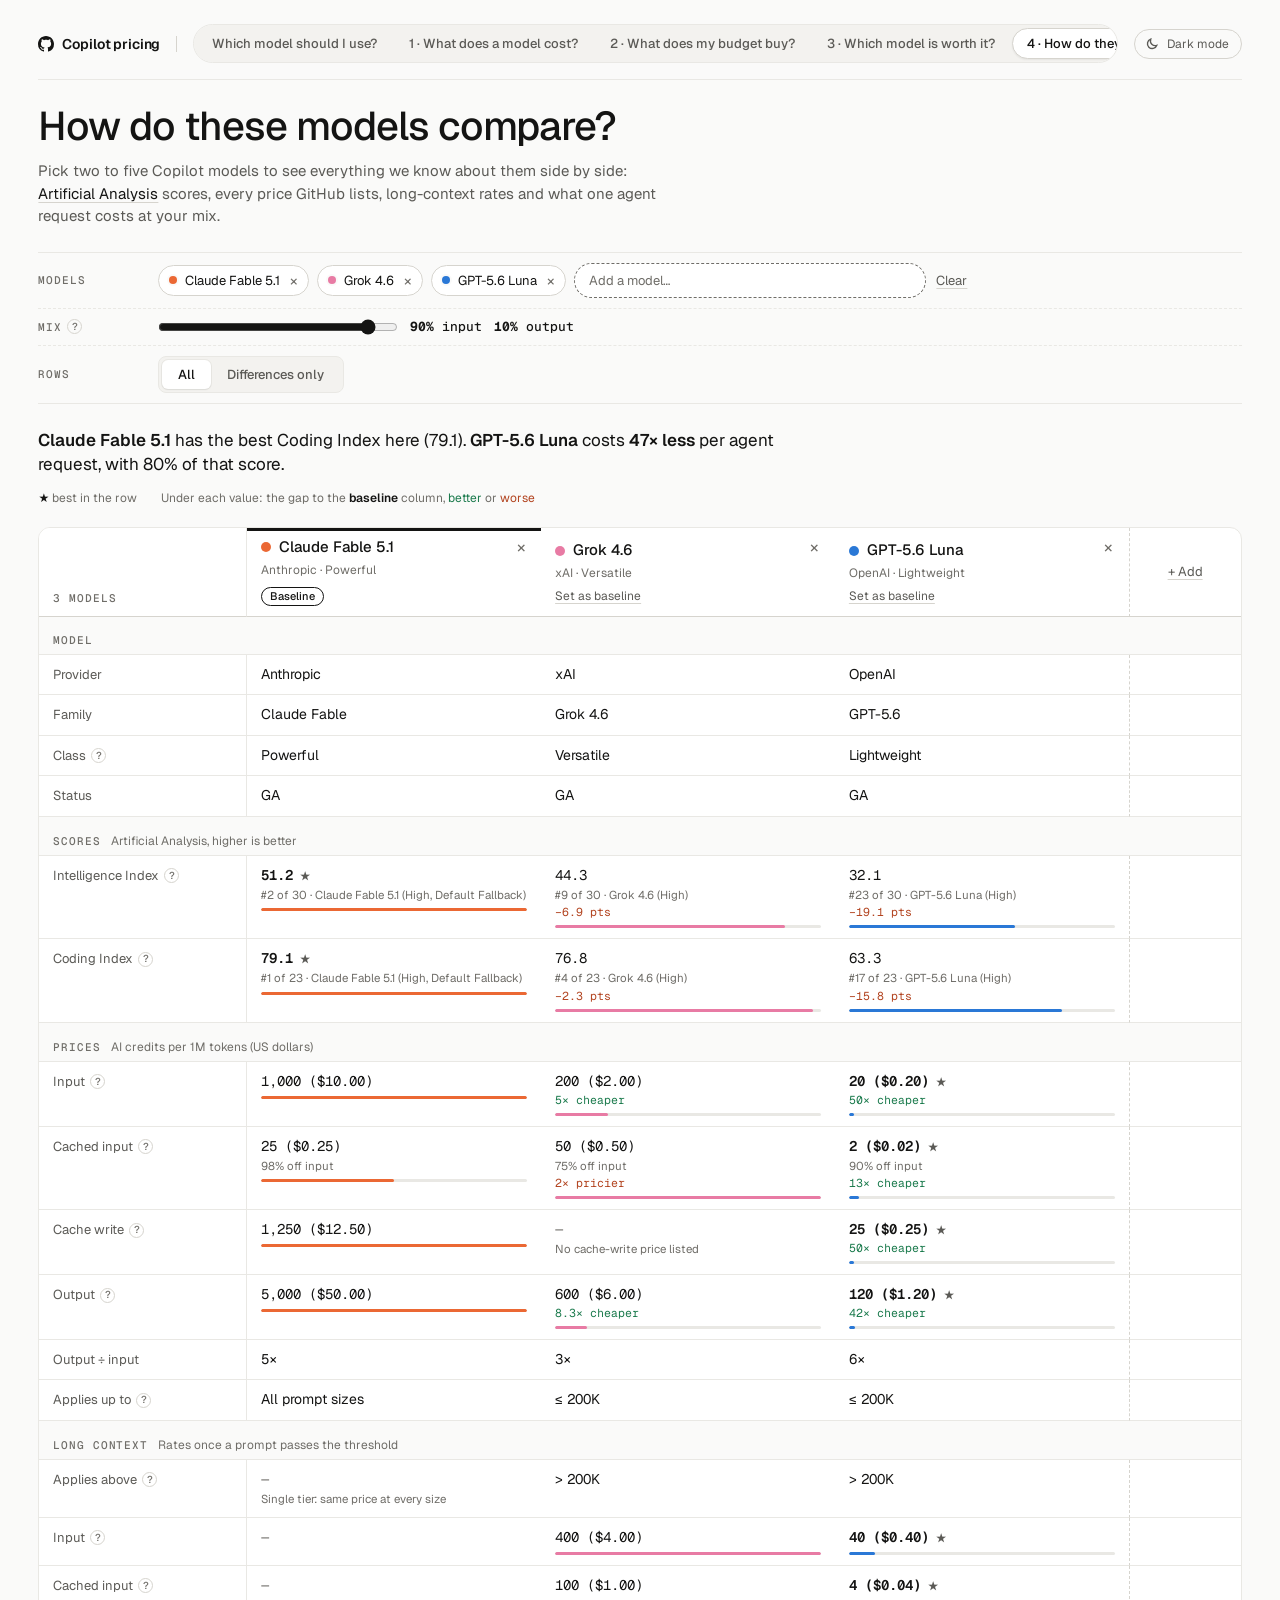
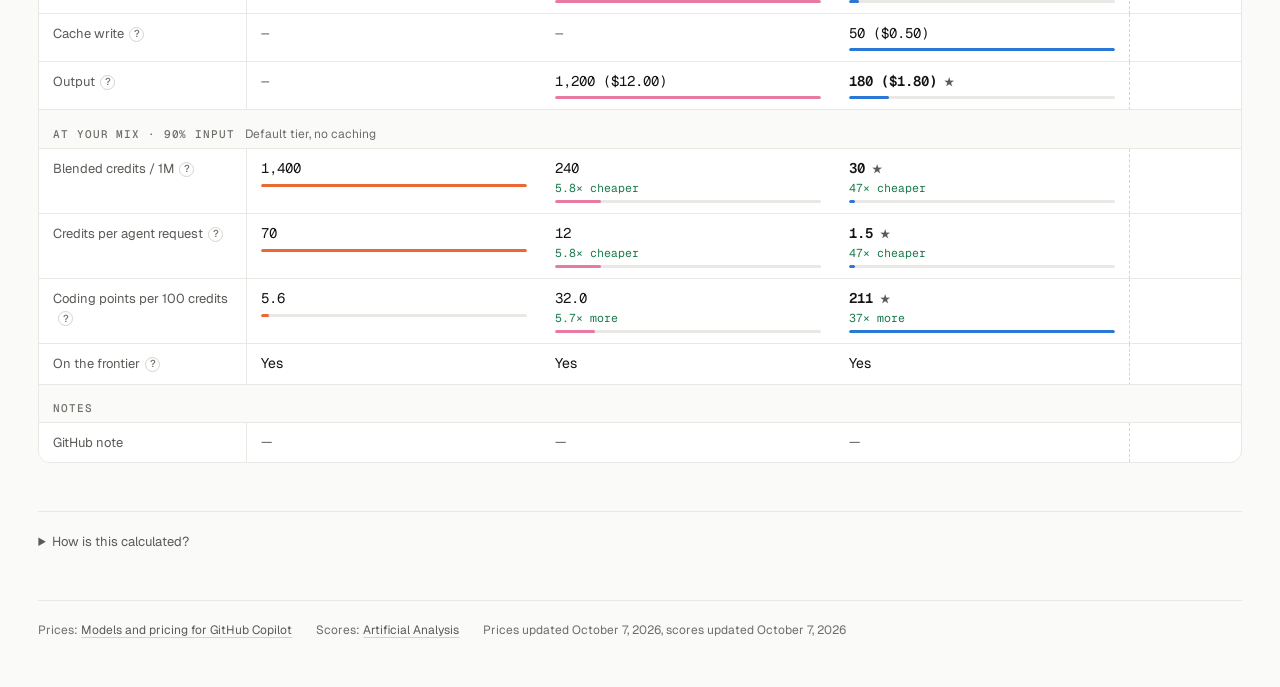
==== commit 6c3388f8: "✨ feat: simple start page that suggests a model per task New index.html for readers who don't follow" ====
--- a/compare.html
+++ b/compare.html
@@ -96,7 +96,7 @@
 .theme-btn .sun { display: none; }
 .is-dark .theme-btn .sun { display: block; }
 .is-dark .theme-btn .moon { display: none; }
-/* Site nav: one tab per page, shared by index.html, tokens.html, performance.html and compare.html */
+/* Site nav: one tab per page, shared by index.html, cost.html, tokens.html, performance.html and compare.html */
 .site-nav { flex: 1; min-width: 0; display: flex; align-items: center; gap: 16px; }
 .site-nav .brand {
   display: inline-flex; align-items: center; gap: 8px; flex: none;
@@ -355,7 +355,8 @@
     <nav class="site-nav" aria-label="Pages">
       <span class="brand"><svg viewBox="0 0 16 16" aria-hidden="true"><path d="M8 0c4.42 0 8 3.58 8 8a8.01 8.01 0 0 1-5.45 7.59c-.4.08-.55-.17-.55-.38 0-.27.01-1.13.01-2.2 0-.75-.25-1.23-.54-1.48 1.78-.2 3.65-.88 3.65-3.95 0-.88-.31-1.59-.82-2.15.08-.2.36-1.02-.08-2.12 0 0-.67-.22-2.2.82-.64-.18-1.32-.27-2-.27-.68 0-1.36.09-2 .27-1.53-1.03-2.2-.82-2.2-.82-.44 1.1-.16 1.92-.08 2.12-.51.56-.82 1.28-.82 2.15 0 3.06 1.86 3.75 3.64 3.95-.23.2-.44.55-.51 1.07-.46.21-1.61.55-2.33-.66-.15-.24-.6-.83-1.23-.82-.67.01-.27.38.01.53.34.19.73.9.82 1.13.16.45.68 1.31 2.69.94 0 .67.01 1.3.01 1.49 0 .21-.15.45-.55.38A7.995 7.995 0 0 1 0 8c0-4.42 3.58-8 8-8Z"/></svg>Copilot pricing</span>
       <div class="tabs">
-        <a href="./">1 · <span class="tq">What does a model cost?</span><span class="ts">Cost</span></a>
+        <a href="./"><span class="tq">Which model should I use?</span><span class="ts">Start</span></a>
+        <a href="cost.html">1 · <span class="tq">What does a model cost?</span><span class="ts">Cost</span></a>
         <a href="tokens.html">2 · <span class="tq">What does my budget buy?</span><span class="ts">Budget</span></a>
         <a href="performance.html">3 · <span class="tq">Which model is worth it?</span><span class="ts">Value</span></a>
         <a href="compare.html" aria-current="page">4 · <span class="tq">How do they compare?</span><span class="ts">Compare</span></a>
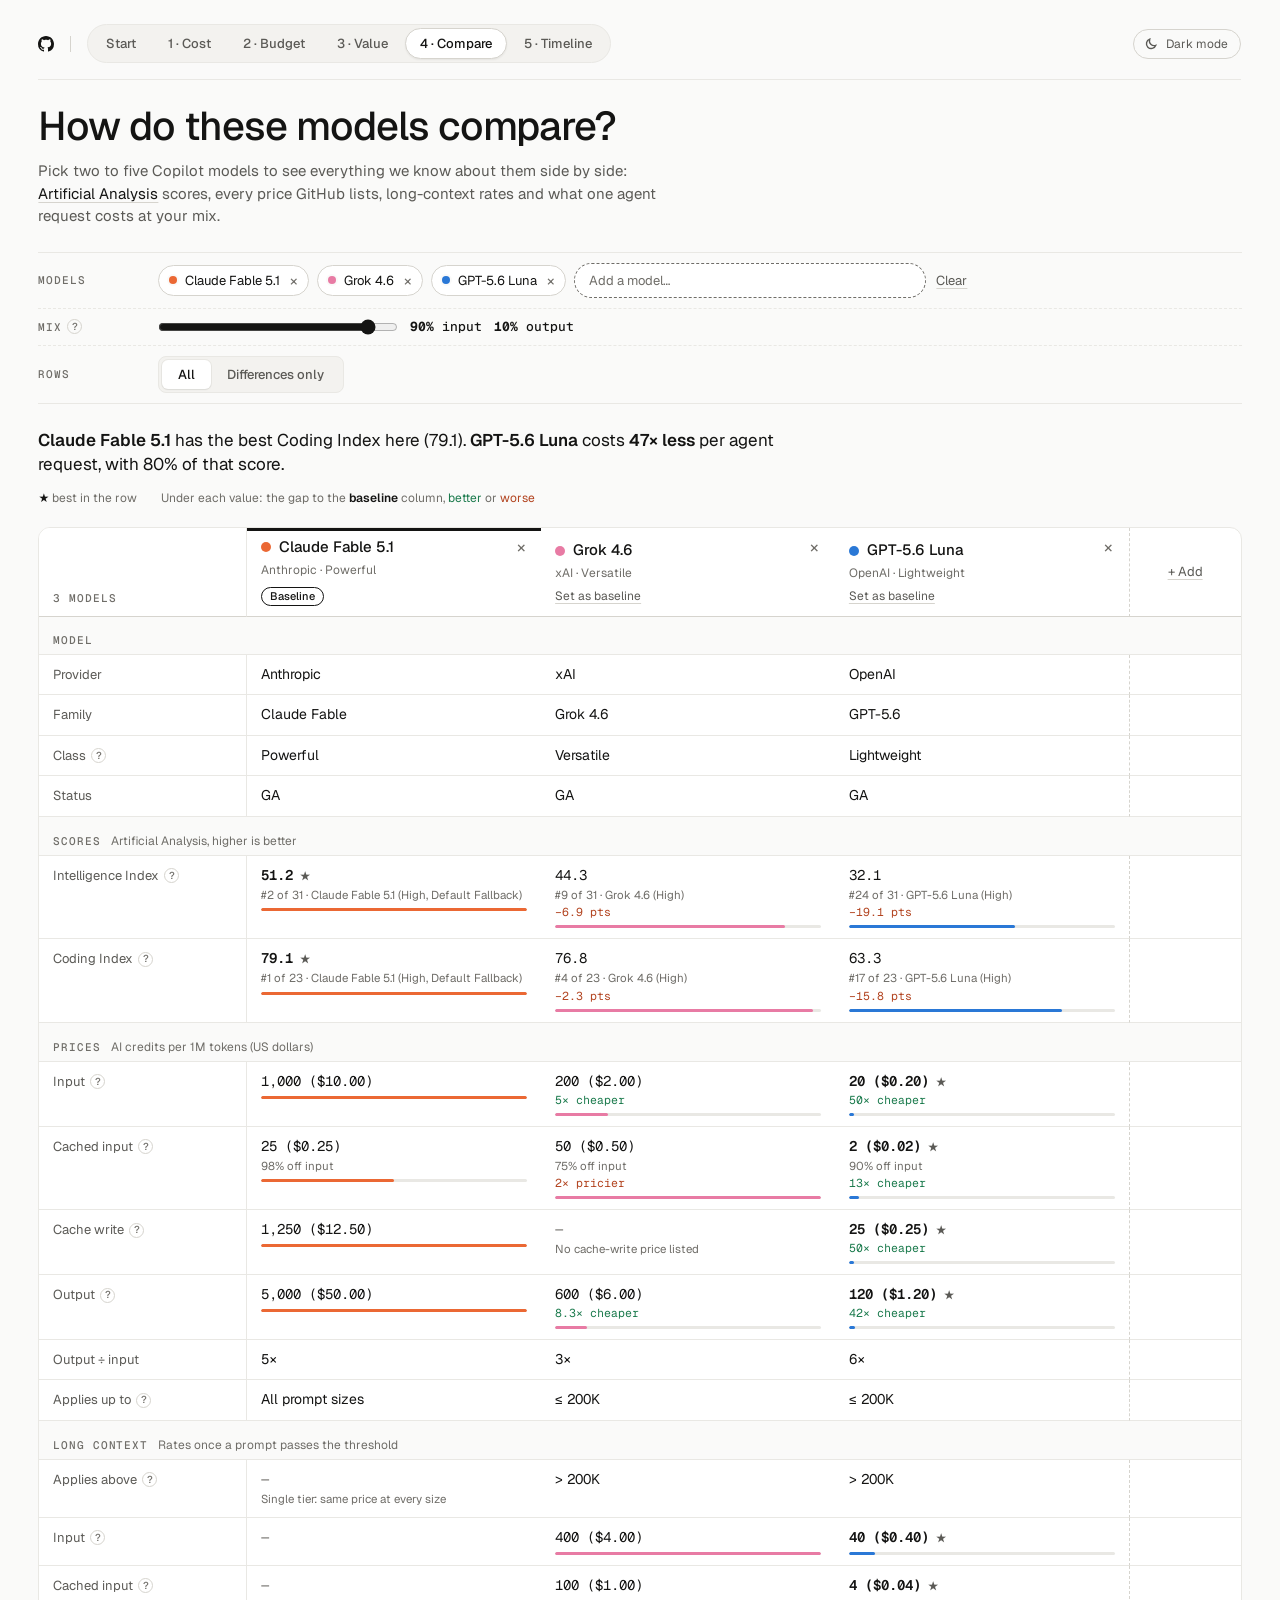
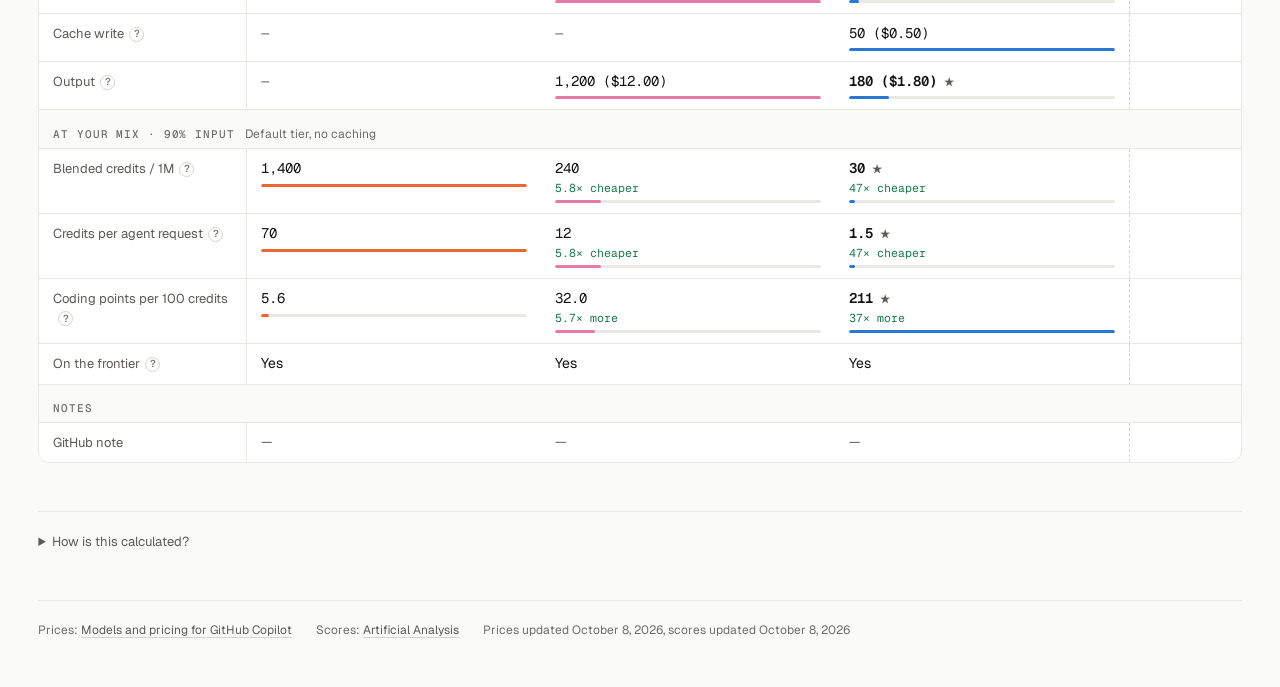
==== commit 30789bc1: "✨ feat: add timeline page of models by release date - Add timeline.html: price or score by release d" ====
--- a/compare.html
+++ b/compare.html
@@ -96,7 +96,7 @@
 .theme-btn .sun { display: none; }
 .is-dark .theme-btn .sun { display: block; }
 .is-dark .theme-btn .moon { display: none; }
-/* Site nav: one tab per page, shared by index.html, cost.html, tokens.html, performance.html and compare.html */
+/* Site nav: one tab per page, shared by index.html, cost.html, tokens.html, performance.html, compare.html and timeline.html */
 .site-nav { flex: 1; min-width: 0; display: flex; align-items: center; gap: 16px; }
 .site-nav .brand {
   display: inline-flex; align-items: center; gap: 8px; flex: none;
@@ -122,6 +122,11 @@
   box-shadow: 0 1px 2px rgb(0 0 0 / .06);
 }
 .site-nav .tabs a:focus-visible { outline: 2px solid var(--ink); outline-offset: 2px; }
+/* Six tabs: drop the brand name, then use the short labels, before the tabs have to scroll.
+   Measured on the masthead, not the viewport: index.html is narrower than the other pages. */
+.masthead { container-type: inline-size; }
+@container (max-width: 1480px) { .site-nav .brand { font-size: 0; gap: 0; } }
+@container (max-width: 1340px) { .site-nav .tabs .tq { display: none; } .site-nav .tabs .ts { display: inline; } }
 @media (max-width: 640px) {
   .site-nav .brand { display: none; }
   .site-nav .tabs a { font-size: 12px; padding: 7px 9px; }
@@ -360,6 +365,7 @@
         <a href="tokens.html">2 · <span class="tq">What does my budget buy?</span><span class="ts">Budget</span></a>
         <a href="performance.html">3 · <span class="tq">Which model is worth it?</span><span class="ts">Value</span></a>
         <a href="compare.html" aria-current="page">4 · <span class="tq">How do they compare?</span><span class="ts">Compare</span></a>
+        <a href="timeline.html">5 · <span class="tq">Is it getting cheaper?</span><span class="ts">Timeline</span></a>
       </div>
     </nav>
     <button type="button" class="theme-btn" id="theme-toggle" aria-pressed="false">
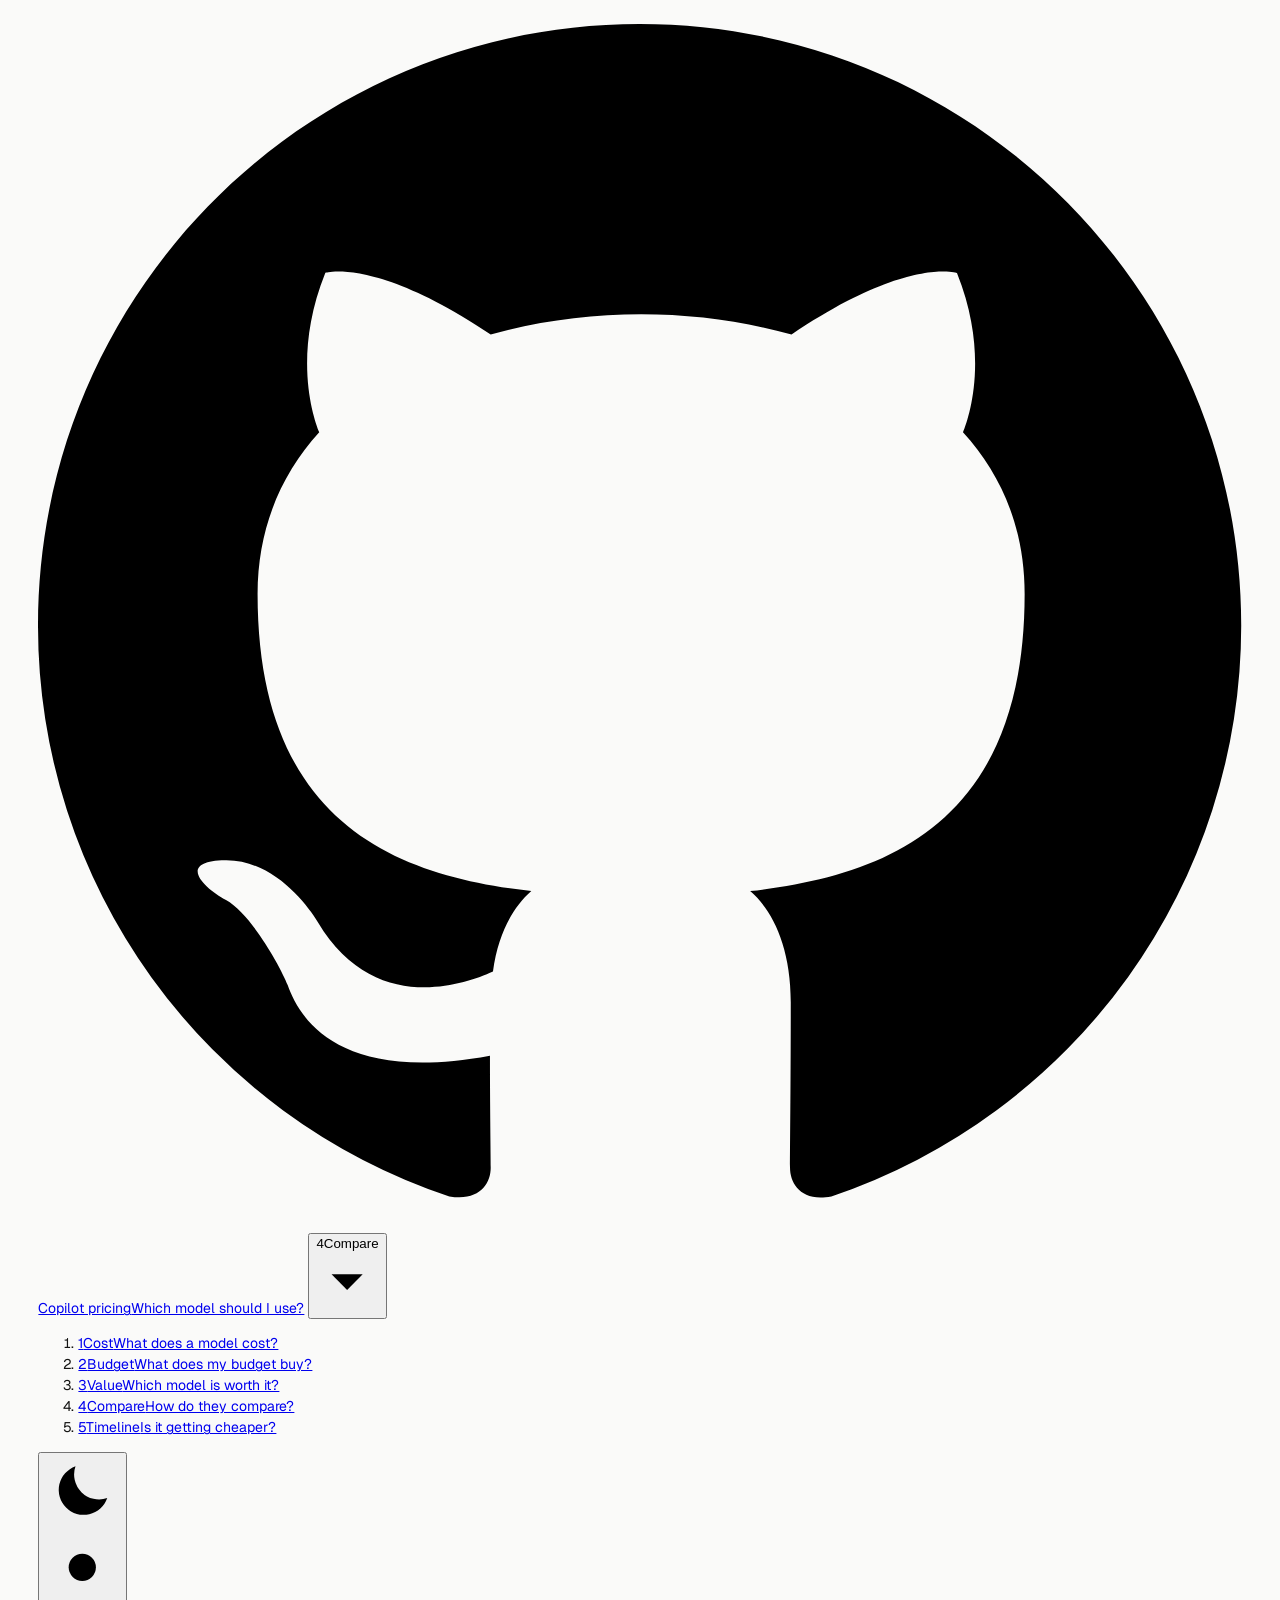
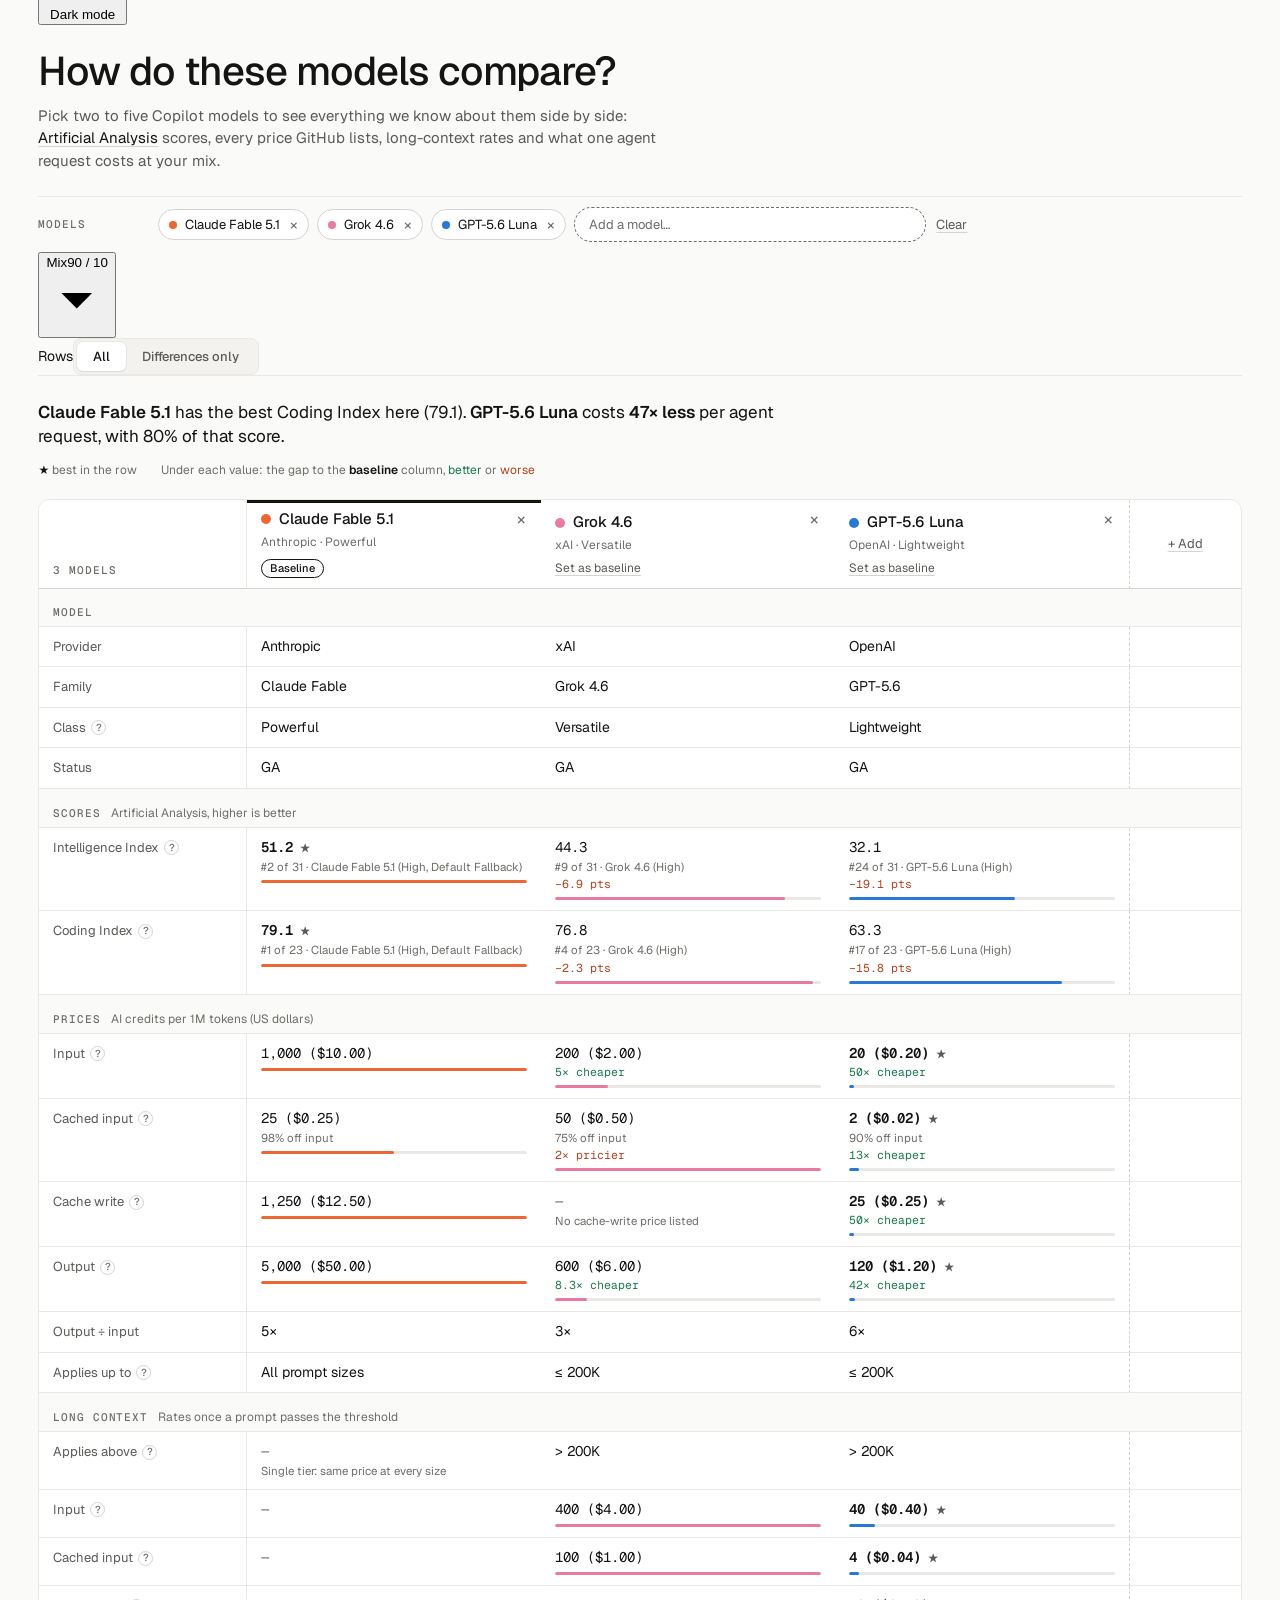
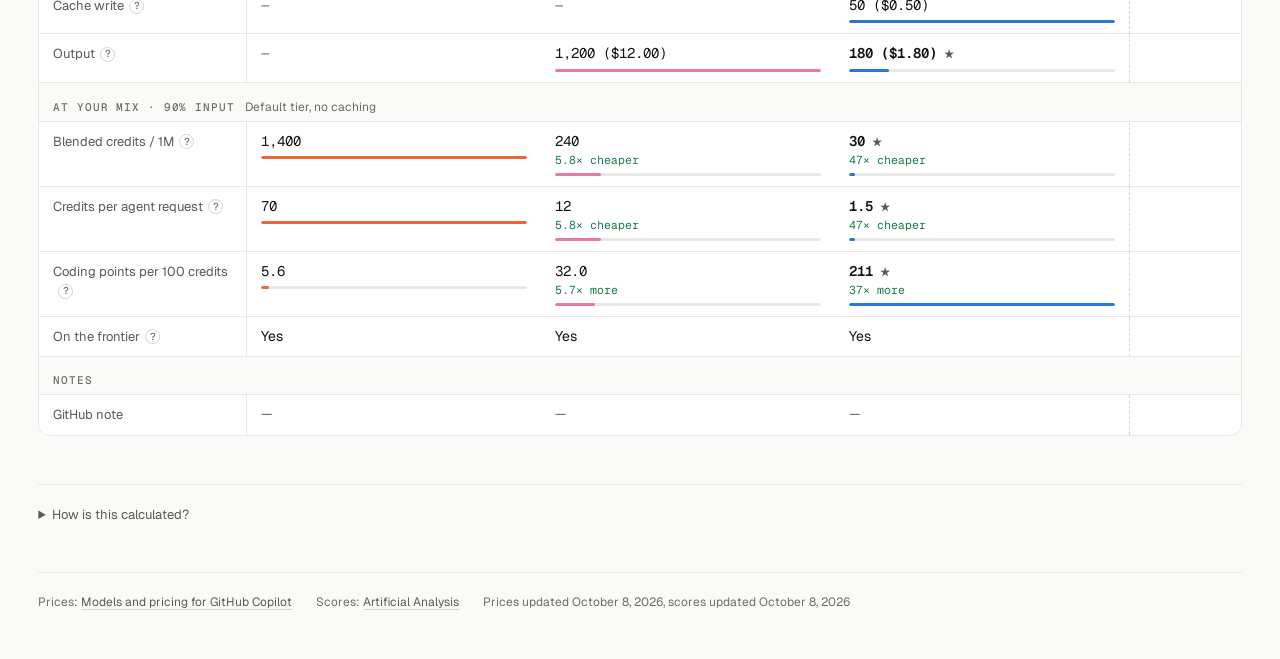
==== commit 6a840490: "add impeccable" ====
--- a/compare.html
+++ b/compare.html
@@ -76,65 +76,7 @@
 .intro { padding-top: 24px; }
 .content { min-width: 0; }
 
-/* Header */
-.masthead { display: flex; justify-content: space-between; align-items: center; gap: 16px; padding-bottom: 16px; border-bottom: 1px solid var(--rule); }
-.theme-btn {
-  appearance: none;
-  display: inline-flex; align-items: center; gap: 8px;
-  border: 1px solid var(--rule-strong);
-  background: transparent;
-  color: var(--ink-2);
-  font: 400 12px/1 var(--font-sans);
-  padding: 7px 12px 7px 10px;
-  border-radius: 999px;
-  cursor: pointer;
-  flex: none;
-  transition: background .15s, color .15s;
-}
-.theme-btn:hover { background: var(--hover); color: var(--ink); }
-.theme-btn svg { width: 14px; height: 14px; fill: none; stroke: currentColor; stroke-width: 1.6; stroke-linecap: round; }
-.theme-btn .sun { display: none; }
-.is-dark .theme-btn .sun { display: block; }
-.is-dark .theme-btn .moon { display: none; }
-/* Site nav: one tab per page, shared by index.html, cost.html, tokens.html, performance.html, compare.html and timeline.html */
-.site-nav { flex: 1; min-width: 0; display: flex; align-items: center; gap: 16px; }
-.site-nav .brand {
-  display: inline-flex; align-items: center; gap: 8px; flex: none;
-  font: 600 14px/1 var(--font-sans); letter-spacing: -.01em; color: var(--ink);
-  padding-right: 16px; border-right: 1px solid var(--rule-strong);
-}
-.site-nav .brand svg { width: 16px; height: 16px; fill: currentColor; }
-.site-nav .tabs {
-  display: flex; gap: 2px; padding: 3px; min-width: 0; overflow-x: auto; scrollbar-width: none;
-  background: var(--hover); border: 1px solid var(--rule); border-radius: 999px;
-}
-.site-nav .tabs::-webkit-scrollbar { display: none; }
-.site-nav .tabs a {
-  flex: none; white-space: nowrap;
-  font: 500 13px/1 var(--font-sans); color: var(--ink-2); text-decoration: none;
-  padding: 8px 14px; border-radius: 999px; border: 1px solid transparent;
-  transition: background .15s, color .15s, box-shadow .15s;
-}
-.site-nav .tabs a:hover { color: var(--ink); }
-.site-nav .tabs .ts { display: none; }
-.site-nav .tabs a[aria-current="page"] {
-  color: var(--ink); background: var(--surface); border-color: var(--rule-strong);
-  box-shadow: 0 1px 2px rgb(0 0 0 / .06);
-}
-.site-nav .tabs a:focus-visible { outline: 2px solid var(--ink); outline-offset: 2px; }
-/* Six tabs: drop the brand name, then use the short labels, before the tabs have to scroll.
-   Measured on the masthead, not the viewport: index.html is narrower than the other pages. */
-.masthead { container-type: inline-size; }
-@container (max-width: 1480px) { .site-nav .brand { font-size: 0; gap: 0; } }
-@container (max-width: 1340px) { .site-nav .tabs .tq { display: none; } .site-nav .tabs .ts { display: inline; } }
-@media (max-width: 640px) {
-  .site-nav .brand { display: none; }
-  .site-nav .tabs a { font-size: 12px; padding: 7px 9px; }
-  .site-nav .tabs .tq { display: none; }
-  .site-nav .tabs .ts { display: inline; }
-  .theme-btn { padding: 7px; }
-  #theme-label { position: absolute; width: 1px; height: 1px; overflow: hidden; clip-path: inset(50%); white-space: nowrap; }
-}
+/* Header: nav and theme button in site.css */
 h1 {
   font-weight: 500;
   font-size: clamp(28px, 4.2vw, 40px);
@@ -353,20 +295,21 @@
   * { transition: none !important; }
 }
 </style>
+<link rel="stylesheet" href="site.css">
 </head>
 <body>
 <div class="app">
   <div class="masthead">
     <nav class="site-nav" aria-label="Pages">
-      <span class="brand"><svg viewBox="0 0 16 16" aria-hidden="true"><path d="M8 0c4.42 0 8 3.58 8 8a8.01 8.01 0 0 1-5.45 7.59c-.4.08-.55-.17-.55-.38 0-.27.01-1.13.01-2.2 0-.75-.25-1.23-.54-1.48 1.78-.2 3.65-.88 3.65-3.95 0-.88-.31-1.59-.82-2.15.08-.2.36-1.02-.08-2.12 0 0-.67-.22-2.2.82-.64-.18-1.32-.27-2-.27-.68 0-1.36.09-2 .27-1.53-1.03-2.2-.82-2.2-.82-.44 1.1-.16 1.92-.08 2.12-.51.56-.82 1.28-.82 2.15 0 3.06 1.86 3.75 3.64 3.95-.23.2-.44.55-.51 1.07-.46.21-1.61.55-2.33-.66-.15-.24-.6-.83-1.23-.82-.67.01-.27.38.01.53.34.19.73.9.82 1.13.16.45.68 1.31 2.69.94 0 .67.01 1.3.01 1.49 0 .21-.15.45-.55.38A7.995 7.995 0 0 1 0 8c0-4.42 3.58-8 8-8Z"/></svg>Copilot pricing</span>
-      <div class="tabs">
-        <a href="./"><span class="tq">Which model should I use?</span><span class="ts">Start</span></a>
-        <a href="cost.html">1 · <span class="tq">What does a model cost?</span><span class="ts">Cost</span></a>
-        <a href="tokens.html">2 · <span class="tq">What does my budget buy?</span><span class="ts">Budget</span></a>
-        <a href="performance.html">3 · <span class="tq">Which model is worth it?</span><span class="ts">Value</span></a>
-        <a href="compare.html" aria-current="page">4 · <span class="tq">How do they compare?</span><span class="ts">Compare</span></a>
-        <a href="timeline.html">5 · <span class="tq">Is it getting cheaper?</span><span class="ts">Timeline</span></a>
-      </div>
+      <a class="brand" href="./"><svg viewBox="0 0 16 16" aria-hidden="true"><path d="M8 0c4.42 0 8 3.58 8 8a8.01 8.01 0 0 1-5.45 7.59c-.4.08-.55-.17-.55-.38 0-.27.01-1.13.01-2.2 0-.75-.25-1.23-.54-1.48 1.78-.2 3.65-.88 3.65-3.95 0-.88-.31-1.59-.82-2.15.08-.2.36-1.02-.08-2.12 0 0-.67-.22-2.2.82-.64-.18-1.32-.27-2-.27-.68 0-1.36.09-2 .27-1.53-1.03-2.2-.82-2.2-.82-.44 1.1-.16 1.92-.08 2.12-.51.56-.82 1.28-.82 2.15 0 3.06 1.86 3.75 3.64 3.95-.23.2-.44.55-.51 1.07-.46.21-1.61.55-2.33-.66-.15-.24-.6-.83-1.23-.82-.67.01-.27.38.01.53.34.19.73.9.82 1.13.16.45.68 1.31 2.69.94 0 .67.01 1.3.01 1.49 0 .21-.15.45-.55.38A7.995 7.995 0 0 1 0 8c0-4.42 3.58-8 8-8Z"/></svg><span class="b-t"><span class="b-name">Copilot pricing</span><span class="q">Which model should I use?</span></span></a>
+      <button type="button" class="steps-btn" aria-expanded="false" aria-controls="steps"><span class="n">4</span>Compare<svg viewBox="0 0 12 12" aria-hidden="true"><path d="M3 4.5 6 7.5 9 4.5"/></svg></button>
+      <ol class="steps" id="steps">
+        <li><a href="cost.html"><span class="n">1</span><span class="t">Cost</span><span class="q">What does a model cost?</span></a></li>
+        <li><a href="tokens.html"><span class="n">2</span><span class="t">Budget</span><span class="q">What does my budget buy?</span></a></li>
+        <li><a href="performance.html"><span class="n">3</span><span class="t">Value</span><span class="q">Which model is worth it?</span></a></li>
+        <li><a href="compare.html" aria-current="page"><span class="n">4</span><span class="t">Compare</span><span class="q">How do they compare?</span></a></li>
+        <li><a href="timeline.html"><span class="n">5</span><span class="t">Timeline</span><span class="q">Is it getting cheaper?</span></a></li>
+      </ol>
     </nav>
     <button type="button" class="theme-btn" id="theme-toggle" aria-pressed="false">
       <svg class="moon" viewBox="0 0 16 16" aria-hidden="true"><path d="M13.5 9.5A5.5 5.5 0 0 1 6.5 2.5a5.5 5.5 0 1 0 7 7Z"/></svg>
@@ -393,24 +336,22 @@
           <button type="button" class="link-btn" id="clear">Clear</button>
         </div>
       </div>
-      <div class="f-row">
-        <span class="f-label"><label for="mix">Mix</label><button class="gl" data-gl="mix"></button></span>
-        <div class="f-ctrl mix">
-          <input type="range" id="mix" min="0" max="100" step="5" value="90" aria-describedby="mix-out">
-          <span class="mix-out" id="mix-out" aria-live="polite">
-            <span><b id="mix-in">90%</b> input</span>
-            <span><b id="mix-o">10%</b> output</span>
-          </span>
+      <div class="toolbar" role="group" aria-label="Mix and rows">
+      <div class="fb-item">
+        <button type="button" class="fb-btn" aria-expanded="false" aria-controls="pop-mix" data-sum="mix"><span class="fb-k">Mix</span><span class="fb-v">90 / 10</span><svg viewBox="0 0 12 12" aria-hidden="true"><path d="M3 4.5 6 7.5 9 4.5"/></svg></button>
+        <div class="fb-pop" id="pop-mix" hidden>
+          <div class="fb-head"><span class="gl-t"><label for="mix">Input / output mix</label><button class="gl" data-gl="mix"></button></span></div>
+          <div class="fb-ctrl mix">
+            <input type="range" id="mix" min="0" max="100" step="5" value="90" aria-describedby="mix-out">
+            <span class="mix-out" id="mix-out" aria-live="polite">
+              <span><b id="mix-in">90%</b> input</span>
+              <span><b id="mix-o">10%</b> output</span>
+            </span>
+          </div>
+          <p class="fb-hint">Coding agents re-read files and history at every step, so most of what they use is input.</p>
         </div>
       </div>
-      <div class="f-row">
-        <span class="f-label" id="fl-rows">Rows</span>
-        <div class="f-ctrl">
-          <div class="segmented" role="group" aria-labelledby="fl-rows">
-            <button type="button" data-rows="all" aria-pressed="true">All</button>
-            <button type="button" data-rows="diff" aria-pressed="false">Differences only</button>
-          </div>
-        </div>
+      <div class="tb-group"><span class="tb-k"><span id="fl-rows">Rows</span></span><div class="segmented" role="group" aria-labelledby="fl-rows"><button type="button" data-rows="all" aria-pressed="true">All</button><button type="button" data-rows="diff" aria-pressed="false">Differences only</button></div></div>
       </div>
     </section>
 
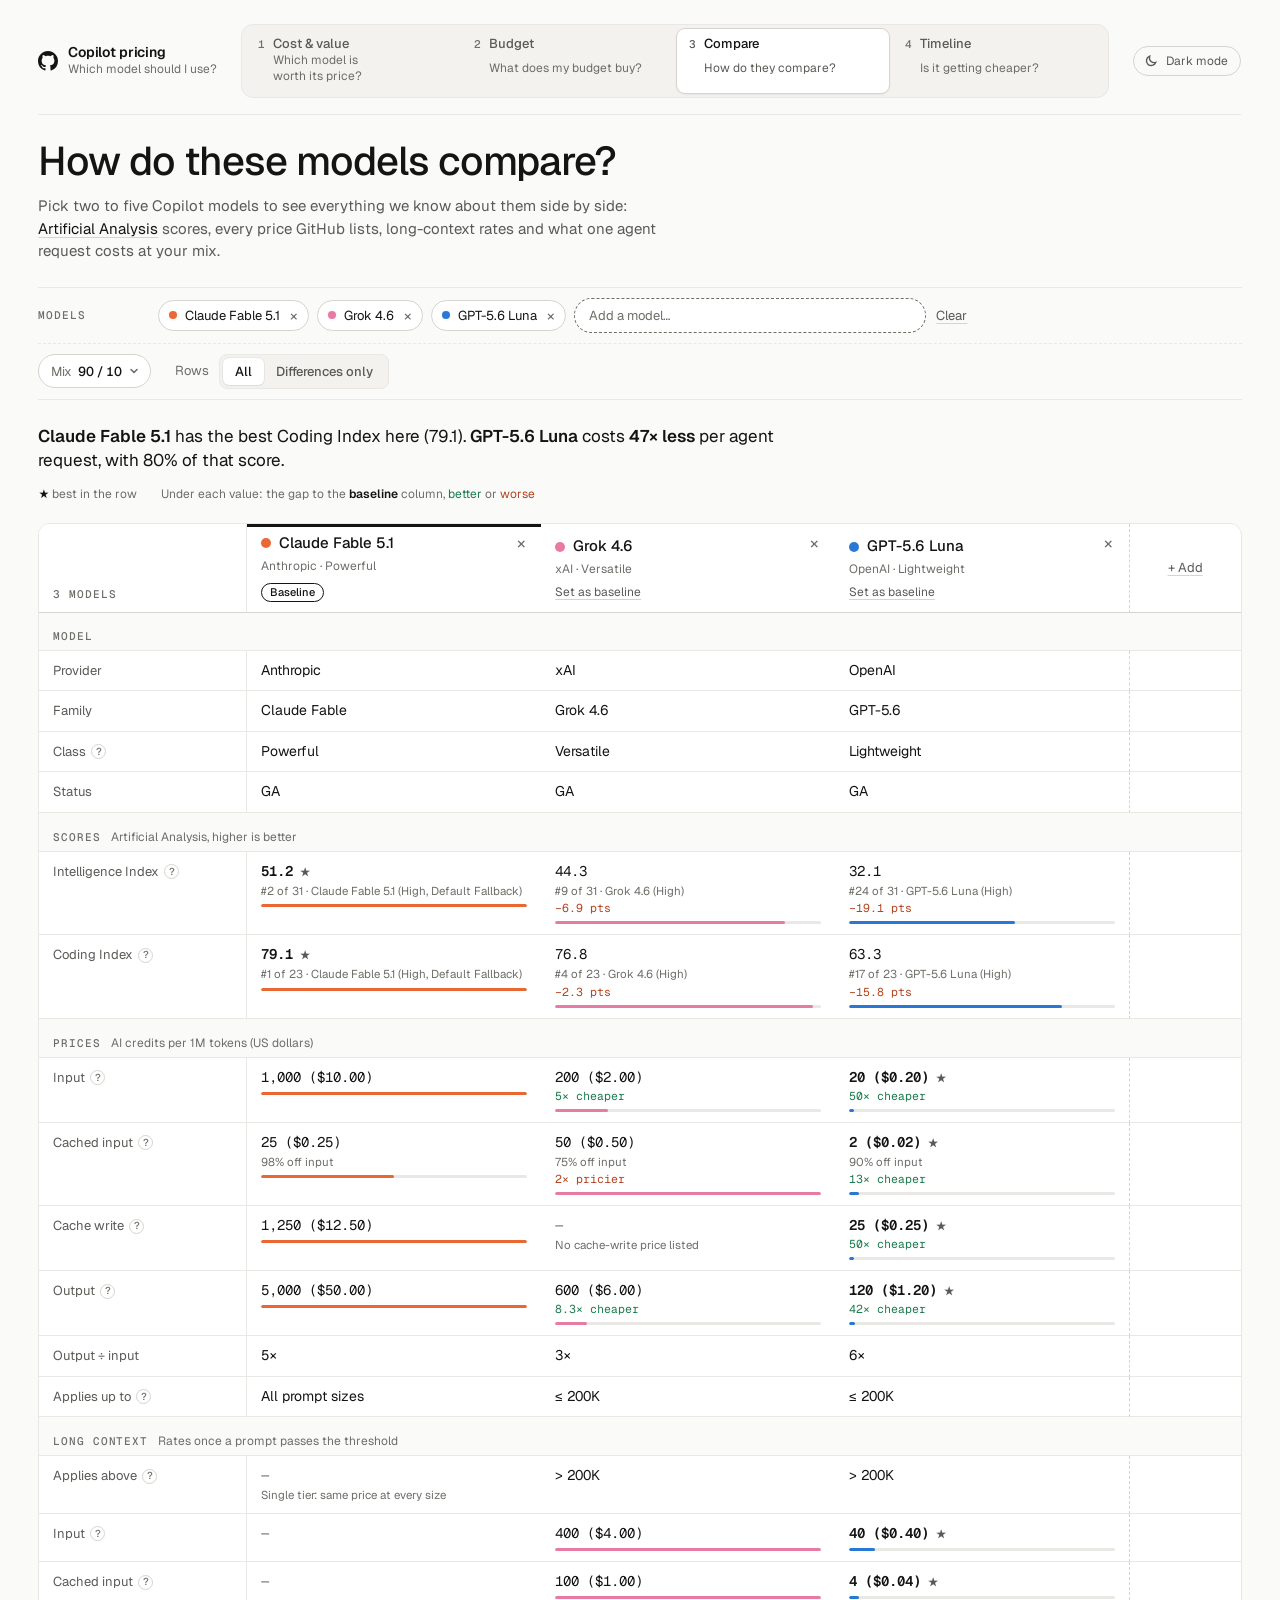
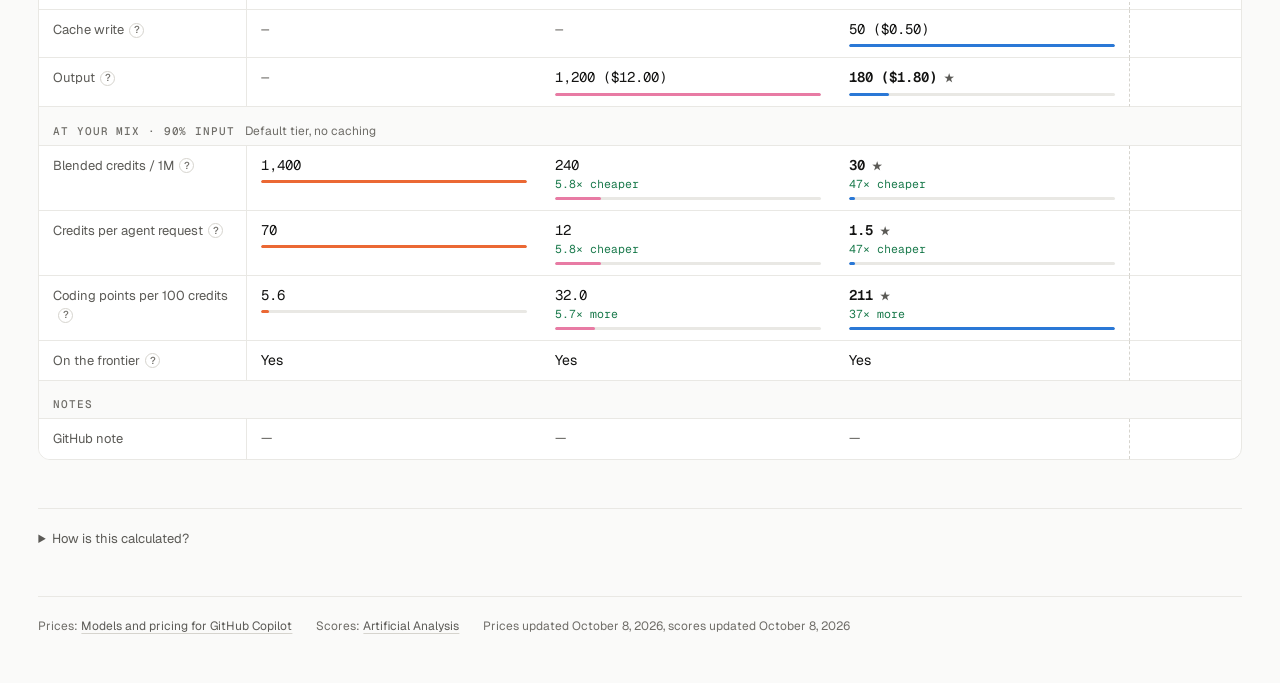
==== commit b63f0ba0: "✨ feat: merge Cost and Value into one page cost.html is now 1 · Cost & value (design variant 6f): th" ====
--- a/compare.html
+++ b/compare.html
@@ -302,13 +302,12 @@
   <div class="masthead">
     <nav class="site-nav" aria-label="Pages">
       <a class="brand" href="./"><svg viewBox="0 0 16 16" aria-hidden="true"><path d="M8 0c4.42 0 8 3.58 8 8a8.01 8.01 0 0 1-5.45 7.59c-.4.08-.55-.17-.55-.38 0-.27.01-1.13.01-2.2 0-.75-.25-1.23-.54-1.48 1.78-.2 3.65-.88 3.65-3.95 0-.88-.31-1.59-.82-2.15.08-.2.36-1.02-.08-2.12 0 0-.67-.22-2.2.82-.64-.18-1.32-.27-2-.27-.68 0-1.36.09-2 .27-1.53-1.03-2.2-.82-2.2-.82-.44 1.1-.16 1.92-.08 2.12-.51.56-.82 1.28-.82 2.15 0 3.06 1.86 3.75 3.64 3.95-.23.2-.44.55-.51 1.07-.46.21-1.61.55-2.33-.66-.15-.24-.6-.83-1.23-.82-.67.01-.27.38.01.53.34.19.73.9.82 1.13.16.45.68 1.31 2.69.94 0 .67.01 1.3.01 1.49 0 .21-.15.45-.55.38A7.995 7.995 0 0 1 0 8c0-4.42 3.58-8 8-8Z"/></svg><span class="b-t"><span class="b-name">Copilot pricing</span><span class="q">Which model should I use?</span></span></a>
-      <button type="button" class="steps-btn" aria-expanded="false" aria-controls="steps"><span class="n">4</span>Compare<svg viewBox="0 0 12 12" aria-hidden="true"><path d="M3 4.5 6 7.5 9 4.5"/></svg></button>
+      <button type="button" class="steps-btn" aria-expanded="false" aria-controls="steps"><span class="n">3</span>Compare<svg viewBox="0 0 12 12" aria-hidden="true"><path d="M3 4.5 6 7.5 9 4.5"/></svg></button>
       <ol class="steps" id="steps">
-        <li><a href="cost.html"><span class="n">1</span><span class="t">Cost</span><span class="q">What does a model cost?</span></a></li>
+        <li><a href="cost.html"><span class="n">1</span><span class="t">Cost &amp; value</span><span class="q">Which model is worth its price?</span></a></li>
         <li><a href="tokens.html"><span class="n">2</span><span class="t">Budget</span><span class="q">What does my budget buy?</span></a></li>
-        <li><a href="performance.html"><span class="n">3</span><span class="t">Value</span><span class="q">Which model is worth it?</span></a></li>
-        <li><a href="compare.html" aria-current="page"><span class="n">4</span><span class="t">Compare</span><span class="q">How do they compare?</span></a></li>
-        <li><a href="timeline.html"><span class="n">5</span><span class="t">Timeline</span><span class="q">Is it getting cheaper?</span></a></li>
+        <li><a href="compare.html" aria-current="page"><span class="n">3</span><span class="t">Compare</span><span class="q">How do they compare?</span></a></li>
+        <li><a href="timeline.html"><span class="n">4</span><span class="t">Timeline</span><span class="q">Is it getting cheaper?</span></a></li>
       </ol>
     </nav>
     <button type="button" class="theme-btn" id="theme-toggle" aria-pressed="false">
@@ -371,7 +370,7 @@
         <p><b>Prices.</b> GitHub’s list prices in AI credits per million tokens (1 credit = $0.01), with the US dollar price in brackets. <b>Cached input</b> is what a token costs when the same prompt prefix was sent recently and the provider reuses it; <b>cache write</b> is what some providers charge to store that prefix the first time. Some models charge more per token once a single prompt passes a threshold: those rates are in the <b>Long context</b> section.</p>
         <p><b>Blended price.</b> <code>r × input + (1 − r) × output</code>, with <code>r</code> the input share of the mix (90% by default, as coding agents read far more than they write). Default tier, without caching.</p>
         <p><b>Agent request.</b> 50,000 tokens at the blended price: one agent step that sends files and history and gets an answer back, in AI credits.</p>
-        <p><b>Scores.</b> <a href="https://artificialanalysis.ai/" target="_blank" rel="noopener">Artificial Analysis</a> Intelligence and Coding Index, at the effort named under each score (High when available). The rank counts every Copilot model with that index. <b>Coding points per 100 credits</b> is the Coding Index divided by the blended price of 1M tokens, counted in hundreds of credits; <b>on the frontier</b> means no cheaper Copilot model has a higher Coding Index at this mix (see <a href="performance.html">3 · Value</a>).</p>
+        <p><b>Scores.</b> <a href="https://artificialanalysis.ai/" target="_blank" rel="noopener">Artificial Analysis</a> Intelligence and Coding Index, at the effort named under each score (High when available). The rank counts every Copilot model with that index. <b>Coding points per 100 credits</b> is the Coding Index divided by the blended price of 1M tokens, counted in hundreds of credits; <b>on the frontier</b> means no cheaper Copilot model has a higher Coding Index at this mix (see <a href="cost.html">1 · Cost &amp; value</a>).</p>
         <p><b>Baseline.</b> Gaps are measured against the baseline column: ×N for prices (lower is better), points for scores. Click <i>Set as baseline</i> under a model to change it.</p>
       </div>
     </details>
--- a/site.css
+++ b/site.css
@@ -0,0 +1,194 @@
+/* Shared by every page, loaded after the page's own <style>:
+   - the masthead: brand (link to the start page), the four detail pages as numbered steps, theme button;
+   - the detail pages' controls: a filter bar under the intro (assumptions and model filters in
+     drop-down panels) and a toolbar above the chart (how the chart is drawn). */
+
+/* Masthead */
+.masthead {
+  display: flex; align-items: center; gap: 24px;
+  padding-bottom: 16px; border-bottom: 1px solid var(--rule);
+  container-type: inline-size;
+}
+.site-nav { position: relative; flex: 1; min-width: 0; display: flex; align-items: center; gap: 24px; }
+
+.site-nav .brand {
+  display: inline-flex; align-items: center; gap: 10px; flex: none;
+  color: var(--ink); text-decoration: none; border-radius: 8px;
+}
+.site-nav .brand svg { width: 20px; height: 20px; fill: currentColor; flex: none; }
+.site-nav .brand .b-t { display: grid; gap: 3px; }
+.site-nav .brand .b-name { font: 600 14px/1 var(--font-sans); letter-spacing: -.01em; }
+.site-nav .brand .q { font: 400 12px/1.2 var(--font-sans); color: var(--ink-3); transition: color .15s; }
+.site-nav .brand:hover .q { color: var(--ink-2); }
+.site-nav .brand[aria-current="page"] .q { color: var(--ink); }
+.site-nav .brand:focus-visible { outline: 2px solid var(--ink); outline-offset: 4px; }
+
+/* The four detail pages: number and short name, with the page's question under it */
+.steps {
+  flex: 1; min-width: 0; max-width: 72rem;
+  display: grid; grid-auto-flow: column; grid-auto-columns: minmax(0, 1fr); gap: 2px;
+  margin: 0; padding: 3px; list-style: none;
+  background: var(--hover); border: 1px solid var(--rule); border-radius: 12px;
+}
+.steps a {
+  display: grid; grid-template-columns: auto minmax(0, 1fr); align-items: baseline; column-gap: 8px; row-gap: 3px;
+  height: 100%; padding: 8px 12px 9px;
+  border: 1px solid transparent; border-radius: 9px;
+  color: var(--ink-2); text-decoration: none;
+  transition: background .15s, color .15s, box-shadow .15s;
+}
+.steps .n { font: 500 11px/1 var(--font-mono); color: var(--ink-3); font-variant-numeric: tabular-nums; }
+.steps .t { font: 500 13px/1 var(--font-sans); color: inherit; }
+.steps .q { grid-column: 2; font: 400 12px/1.3 var(--font-sans); color: var(--ink-3); text-wrap: balance; transition: color .15s; }
+.steps a:hover { color: var(--ink); }
+.steps a:hover .q { color: var(--ink-2); }
+.steps a[aria-current="page"] {
+  color: var(--ink); background: var(--surface); border-color: var(--rule-strong);
+  box-shadow: 0 1px 2px rgb(0 0 0 / .06);
+}
+.steps a[aria-current="page"] .n, .steps a[aria-current="page"] .q { color: var(--ink-2); }
+.steps a:focus-visible { outline: 2px solid var(--ink); outline-offset: 2px; }
+
+/* Narrow: the steps fold into one button naming the current page, opening the same list */
+.steps-btn {
+  appearance: none; display: none; align-items: center; gap: 8px;
+  margin-left: auto; padding: 8px 10px 8px 12px; max-width: 100%;
+  border: 1px solid var(--rule-strong); border-radius: 999px; background: var(--surface);
+  color: var(--ink); font: 500 13px/1 var(--font-sans); cursor: pointer;
+  transition: background .15s;
+}
+.steps-btn:hover { background: var(--hover); }
+.steps-btn .n { font: 500 11px/1 var(--font-mono); color: var(--ink-3); }
+.steps-btn svg, .fb-btn svg { width: 12px; height: 12px; flex: none; fill: none; stroke: currentColor; stroke-width: 1.6; stroke-linecap: round; stroke-linejoin: round; color: var(--ink-3); transition: transform .2s cubic-bezier(.2, .8, .2, 1); }
+.steps-btn[aria-expanded="true"] svg, .fb-btn[aria-expanded="true"] svg { transform: rotate(180deg); }
+
+@container (max-width: 1080px) {
+  .site-nav .brand .q { display: none; }
+}
+@container (max-width: 860px) {
+  .steps-btn { display: inline-flex; }
+  .steps {
+    display: none;
+    position: absolute; z-index: 30; top: calc(100% + 10px); right: 0;
+    width: min(22rem, 100%); max-width: none;
+    grid-auto-flow: row; padding: 6px; gap: 2px;
+    background: var(--surface); border-color: var(--rule-strong); border-radius: 12px;
+    box-shadow: 0 12px 32px rgb(0 0 0 / .14), 0 2px 6px rgb(0 0 0 / .06);
+  }
+  .site-nav.open .steps { display: grid; animation: pop-in .18s cubic-bezier(.2, .8, .2, 1); }
+  .steps a { padding: 10px 12px; }
+  .steps a[aria-current="page"] { background: var(--hover); border-color: transparent; box-shadow: none; }
+  .site-nav .brand .q { display: block; }
+}
+@container (max-width: 520px) {
+  .site-nav .brand .q { display: none; }
+  .site-nav { gap: 12px; }
+  .masthead { gap: 12px; }
+}
+
+.theme-btn {
+  appearance: none; display: inline-flex; align-items: center; gap: 8px; flex: none;
+  border: 1px solid var(--rule-strong); background: transparent; color: var(--ink-2);
+  font: 400 12px/1 var(--font-sans); padding: 7px 12px 7px 10px; border-radius: 999px;
+  cursor: pointer; transition: background .15s, color .15s;
+}
+.theme-btn:hover { background: var(--hover); color: var(--ink); }
+.theme-btn svg { width: 14px; height: 14px; fill: none; stroke: currentColor; stroke-width: 1.6; stroke-linecap: round; }
+.theme-btn .sun { display: none; }
+.is-dark .theme-btn .sun { display: block; }
+.is-dark .theme-btn .moon { display: none; }
+@container (max-width: 1080px) {
+  .theme-btn { padding: 7px; }
+  #theme-label { position: absolute; width: 1px; height: 1px; overflow: hidden; clip-path: inset(50%); white-space: nowrap; }
+}
+
+/* Detail pages: one column, the filter bar between the intro and the content */
+.app:has(> .fbar) {
+  grid-template-columns: minmax(0, 1fr);
+  grid-template-rows: auto;
+  grid-template-areas: "head" "intro" "side" "main";
+}
+.app:has(> .fbar) .content { padding-top: 24px; }
+
+/* Filter bar: assumptions, then model filters, each a button that opens its panel */
+.fbar {
+  grid-area: side; position: relative;
+  display: flex; flex-wrap: wrap; align-items: center; gap: 8px;
+  margin-top: 24px; padding: 12px 0;
+  border-block: 1px solid var(--rule);
+}
+.fb-item { position: relative; }
+.fb-btn, .fbar .fb-pair > .chip.check {
+  appearance: none; display: inline-flex; align-items: center; gap: 6px;
+  min-height: 34px; padding: 0 10px 0 12px;
+  border: 1px solid var(--rule-strong); border-radius: 999px; border-style: solid;
+  background: var(--surface); color: var(--ink);
+  font: 400 13px/1 var(--font-sans); white-space: nowrap; cursor: pointer;
+  transition: background .15s, border-color .15s;
+}
+.fb-btn:hover { background: var(--hover); }
+.fb-btn[aria-expanded="true"] { border-color: var(--ink-3); background: var(--hover); }
+.fb-btn:focus-visible { outline: 2px solid var(--ink); outline-offset: 2px; }
+.fb-k { color: var(--ink-3); }
+.fb-v { font-weight: 500; font-variant-numeric: tabular-nums; }
+.fb-btn .sw-row { display: inline-flex; margin-right: 2px; }
+.fb-btn .sw-row i { width: 8px; height: 8px; border-radius: 50%; background: var(--c); box-shadow: 0 0 0 1.5px var(--surface); }
+.fb-btn .sw-row i + i { margin-left: -3px; }
+.fb-pair { display: inline-flex; align-items: center; }
+.fbar .fb-pair > .chip.check { padding: 0 12px 0 10px; }
+.fb-sep { width: 1px; height: 20px; margin: 0 6px; background: var(--rule-strong); }
+.fb-count {
+  margin-left: auto; display: inline-flex; align-items: baseline; gap: 12px;
+  color: var(--ink-3); font-size: 13px;
+}
+.fb-count b { color: var(--ink); font-weight: 500; font-family: var(--font-mono); font-variant-numeric: tabular-nums; }
+
+.fb-pop {
+  position: absolute; z-index: 15; top: calc(100% + 8px); left: 0;
+  width: max-content; min-width: 260px; max-width: min(26rem, calc(100vw - 32px));
+  padding: 14px 16px 16px;
+  background: var(--surface); border: 1px solid var(--rule-strong); border-radius: 12px;
+  box-shadow: 0 12px 32px rgb(0 0 0 / .12), 0 2px 6px rgb(0 0 0 / .05);
+  color: var(--ink);
+}
+.fb-pop.end { left: auto; right: 0; }
+.fb-pop:not([hidden]) { animation: pop-in .18s cubic-bezier(.2, .8, .2, 1); }
+@keyframes pop-in { from { opacity: 0; transform: translateY(-4px); } }
+.fb-head {
+  display: flex; align-items: center; justify-content: space-between; gap: 16px;
+  margin-bottom: 12px; font: 500 13px/1.2 var(--font-sans);
+}
+.fb-head .f-bulk { position: static; margin: 0; display: inline-flex; gap: 2px; color: var(--ink-3); font-weight: 400; }
+.fb-head .f-bulk .link-btn { font-size: 12px; }
+.fb-ctrl { display: flex; flex-wrap: wrap; align-items: center; gap: 6px; }
+.fb-ctrl .chips { display: contents; }
+.fb-ctrl.mix { gap: 10px 12px; }
+.fb-ctrl.mix input[type="range"] { width: 100%; }
+.fb-hint { margin: 12px 0 0; max-width: 34ch; color: var(--ink-3); font-size: 12px; line-height: 1.4; }
+.fb-pop .link-btn { font-size: 12px; padding: 4px 0; }
+.fb-pop .fb-reset { display: block; margin-top: 8px; }
+
+/* Toolbar: how the chart is drawn, right above it */
+.toolbar { display: flex; flex-wrap: wrap; align-items: center; gap: 10px 24px; margin: 20px 0 0; }
+.tb-group { display: inline-flex; align-items: center; gap: 10px; }
+.tb-k { display: inline-flex; align-items: center; color: var(--ink-3); font-size: 13px; }
+.toolbar .segmented { display: inline-flex; }
+.toolbar .segmented button { flex: none; padding: 7px 12px; }
+.toolbar .chip.check { padding: 7px 12px 7px 10px; }
+.toolbar + .summary { margin-top: 16px; }
+
+@media (max-width: 640px) {
+  .fbar { gap: 6px; }
+  .fb-item { position: static; }
+  .fb-pop, .fb-pop.end { left: 0; right: 0; width: auto; max-width: none; }
+  .fb-sep { display: none; }
+  .fb-count { margin-left: 0; flex-basis: 100%; }
+  .toolbar { gap: 10px 16px; }
+  .tb-k { display: none; }
+}
+@media (prefers-reduced-motion: reduce) {
+  .fb-pop:not([hidden]), .site-nav.open .steps { animation: none; }
+}
+
+/* compare.html: the mix and rows line inside its filters panel */
+.filters .toolbar { margin: 0; padding: 10px 0; border-top: 1px dashed var(--rule); }
